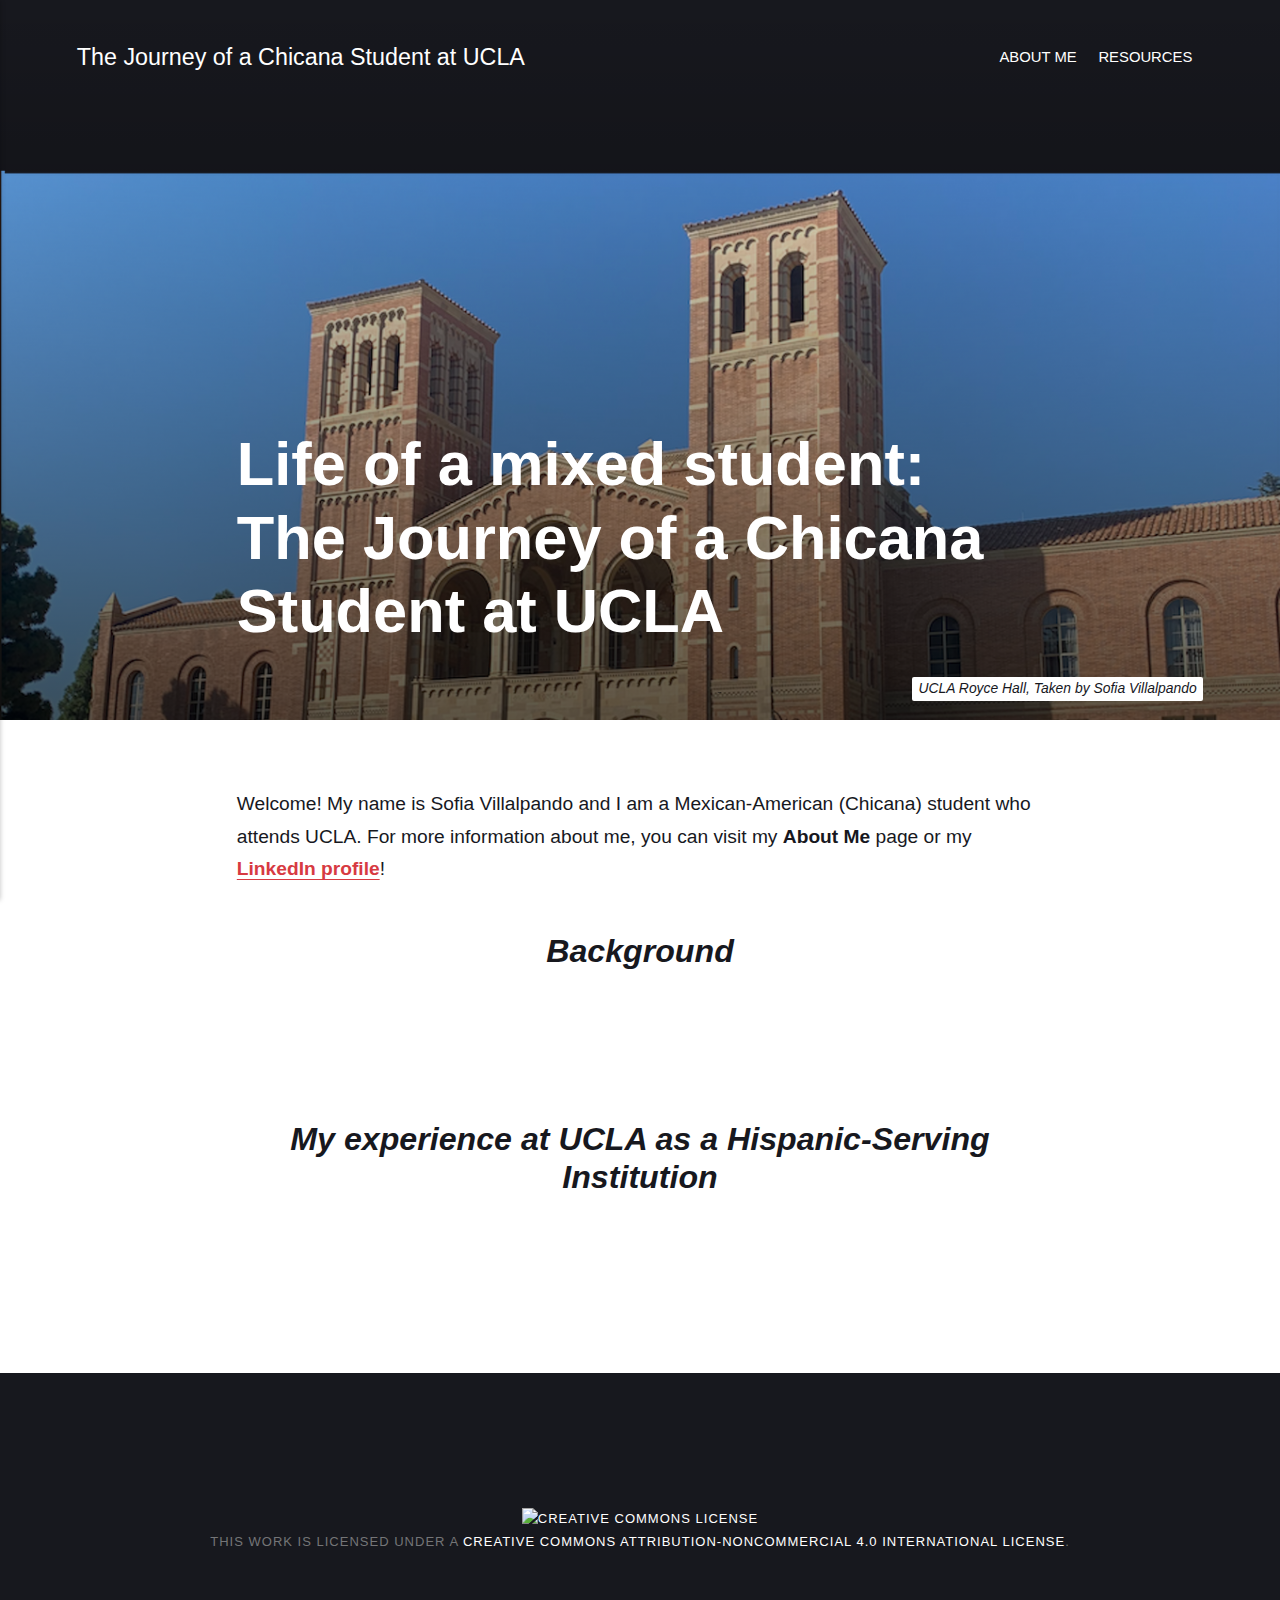
==== index.html @ a8b1d405 "Updated from Publii" ====
<!DOCTYPE html><html lang="en-gb"><head><meta charset="utf-8"><meta http-equiv="X-UA-Compatible" content="IE=edge"><meta name="viewport" content="width=device-width,initial-scale=1"><title>The Journey of a Chicana Student at UCLA</title><meta name="generator" content="Publii Open-Source CMS for Static Site"><link rel="canonical" href="https://sofiavillalpando.github.io/publlisite/"><link rel="alternate" type="application/atom+xml" href="https://sofiavillalpando.github.io/publlisite/feed.xml"><link rel="alternate" type="application/json" href="https://sofiavillalpando.github.io/publlisite/feed.json"><meta property="og:title" content="The Journey of a Chicana Student at UCLA"><meta property="og:site_name" content="The Journey of a Chicana Student at UCLA"><meta property="og:description" content=""><meta property="og:url" content="https://sofiavillalpando.github.io/publlisite/"><meta property="og:type" content="website"><link rel="stylesheet" href="https://sofiavillalpando.github.io/publlisite/assets/css/style.css?v=4128e7e1a641a287245dedc222b18c79"><script type="application/ld+json">{"@context":"http://schema.org","@type":"Organization","name":"The Journey of a Chicana Student at UCLA","url":"https://sofiavillalpando.github.io/publlisite/"}</script></head><body><div class="site-container"><header class="top" id="js-header"><a class="logo" href="https://sofiavillalpando.github.io/publlisite/">The Journey of a Chicana Student at UCLA</a><nav class="navbar js-navbar"><button class="navbar__toggle js-toggle" aria-label="Menu" aria-haspopup="true" aria-expanded="false"><span class="navbar__toggle-box"><span class="navbar__toggle-inner">Menu</span></span></button><ul class="navbar__menu"><li><a href="https://sofiavillalpando.github.io/publlisite/about-me.html" target="_blank">About Me</a></li><li><a href="https://sofiavillalpando.github.io/publlisite/resources.html" target="_blank">Resources</a></li></ul></nav></header><main><article class="post"><div class="hero"><figure class="hero__image hero__image--overlay"><img src="https://sofiavillalpando.github.io/publlisite/media/website/Screen-Shot-2022-10-19-at-1.30.36-PM-2.png" srcset="https://sofiavillalpando.github.io/publlisite/media/website/responsive/Screen-Shot-2022-10-19-at-1.30.36-PM-2-xs.png 300w, https://sofiavillalpando.github.io/publlisite/media/website/responsive/Screen-Shot-2022-10-19-at-1.30.36-PM-2-sm.png 480w, https://sofiavillalpando.github.io/publlisite/media/website/responsive/Screen-Shot-2022-10-19-at-1.30.36-PM-2-md.png 768w, https://sofiavillalpando.github.io/publlisite/media/website/responsive/Screen-Shot-2022-10-19-at-1.30.36-PM-2-lg.png 1024w, https://sofiavillalpando.github.io/publlisite/media/website/responsive/Screen-Shot-2022-10-19-at-1.30.36-PM-2-xl.png 1360w, https://sofiavillalpando.github.io/publlisite/media/website/responsive/Screen-Shot-2022-10-19-at-1.30.36-PM-2-2xl.png 1600w" sizes="100vw" loading="eager" alt="UCLA Royce Hall"><figcaption>UCLA Royce Hall, Taken by Sofia Villalpando</figcaption></figure><header class="hero__content"><div class="wrapper"><h1>Life of a mixed student: The Journey of a Chicana Student at UCLA</h1></div></header></div><div class="wrapper post__entry"><p>Welcome! My name is Sofia Villalpando and I am a Mexican-American (Chicana) student who attends UCLA. For more information about me, you can visit my <strong>About Me</strong> page or my <strong><a href="https://www.linkedin.com/in/sofia-villalpando-b21318231/" target="_blank" rel="noopener noreferrer">LinkedIn profile</a></strong>! </p><h3 class="align-center"><em><strong>Background</strong></em></h3><p> </p><p> </p><h3 class="align-center"><em><strong><span class="JsGRdQ">My experience at UCLA as a Hispanic-Serving Institution</span></strong></em></h3><p> </p></div><footer class="wrapper post__footer"><div class="post__share"></div></footer></article></main><footer class="footer"><div class="footer__copyright"><p><a rel="license" href="http://creativecommons.org/licenses/by-nc/4.0/"><img style="border-width: 0;" src="https://i.creativecommons.org/l/by-nc/4.0/88x31.png" alt="Creative Commons License"></a><br>This work is licensed under a <a rel="license" href="http://creativecommons.org/licenses/by-nc/4.0/">Creative Commons Attribution-NonCommercial 4.0 International License</a>.</p></div><button onclick="backToTopFunction()" id="backToTop" class="footer__bttop" aria-label="Back to top" title="Back to top"><svg><use xlink:href="https://sofiavillalpando.github.io/publlisite/assets/svg/svg-map.svg#toparrow"/></svg></button></footer></div><script defer="defer" src="https://sofiavillalpando.github.io/publlisite/assets/js/scripts.min.js?v=f47c11534595205f20935f0db2a62a85"></script><script>window.publiiThemeMenuConfig={mobileMenuMode:'sidebar',animationSpeed:300,submenuWidth: 'auto',doubleClickTime:500,mobileMenuExpandableSubmenus:true,relatedContainerForOverlayMenuSelector:'.top'};</script><script>var images = document.querySelectorAll('img[loading]');

        for (var i = 0; i < images.length; i++) {
            if (images[i].complete) {
                images[i].classList.add('is-loaded');
            } else {
                images[i].addEventListener('load', function () {
                    this.classList.add('is-loaded');
                }, false);
            }
        }</script></body></html>
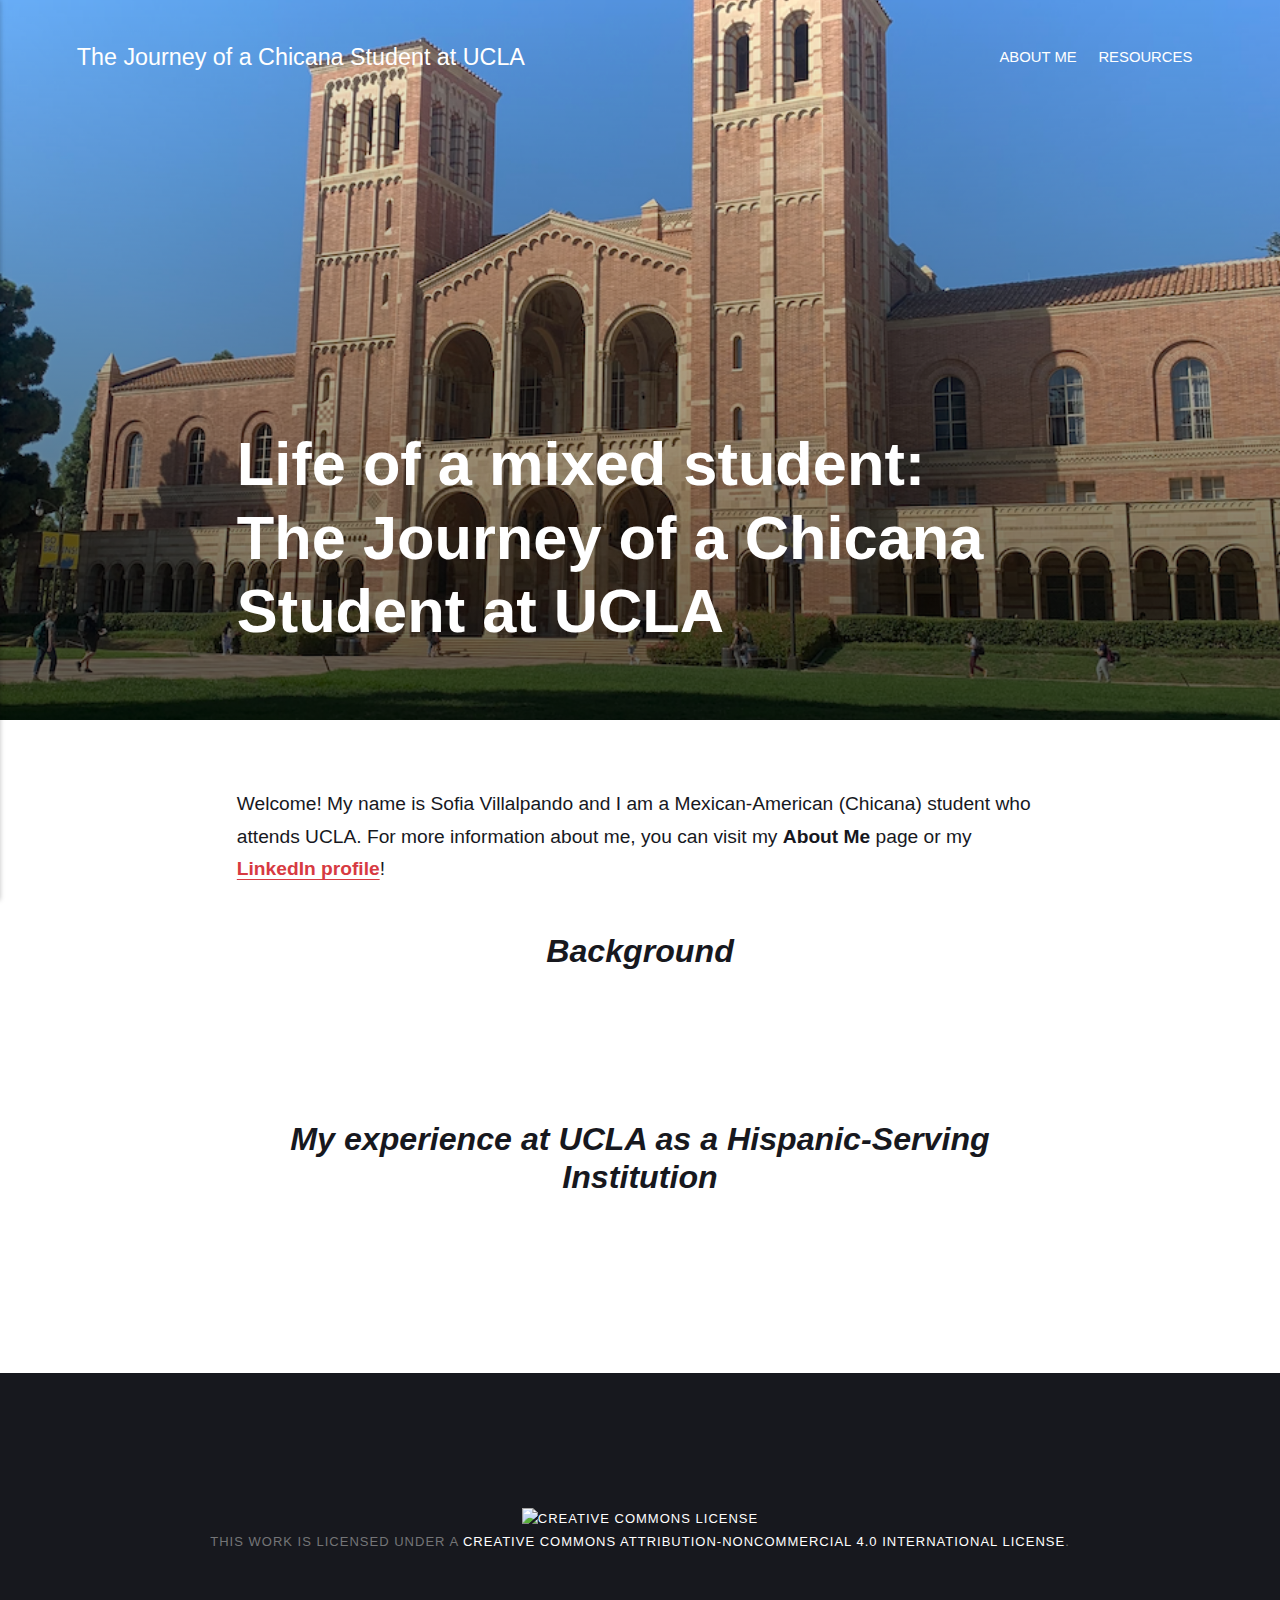
==== commit a3824be4: "Updated from Publii" ====
--- a/index.html
+++ b/index.html
@@ -1,4 +1,4 @@
-<!DOCTYPE html><html lang="en-gb"><head><meta charset="utf-8"><meta http-equiv="X-UA-Compatible" content="IE=edge"><meta name="viewport" content="width=device-width,initial-scale=1"><title>The Journey of a Chicana Student at UCLA</title><meta name="generator" content="Publii Open-Source CMS for Static Site"><link rel="canonical" href="https://sofiavillalpando.github.io/publlisite/"><link rel="alternate" type="application/atom+xml" href="https://sofiavillalpando.github.io/publlisite/feed.xml"><link rel="alternate" type="application/json" href="https://sofiavillalpando.github.io/publlisite/feed.json"><meta property="og:title" content="The Journey of a Chicana Student at UCLA"><meta property="og:site_name" content="The Journey of a Chicana Student at UCLA"><meta property="og:description" content=""><meta property="og:url" content="https://sofiavillalpando.github.io/publlisite/"><meta property="og:type" content="website"><link rel="stylesheet" href="https://sofiavillalpando.github.io/publlisite/assets/css/style.css?v=4128e7e1a641a287245dedc222b18c79"><script type="application/ld+json">{"@context":"http://schema.org","@type":"Organization","name":"The Journey of a Chicana Student at UCLA","url":"https://sofiavillalpando.github.io/publlisite/"}</script></head><body><div class="site-container"><header class="top" id="js-header"><a class="logo" href="https://sofiavillalpando.github.io/publlisite/">The Journey of a Chicana Student at UCLA</a><nav class="navbar js-navbar"><button class="navbar__toggle js-toggle" aria-label="Menu" aria-haspopup="true" aria-expanded="false"><span class="navbar__toggle-box"><span class="navbar__toggle-inner">Menu</span></span></button><ul class="navbar__menu"><li><a href="https://sofiavillalpando.github.io/publlisite/about-me.html" target="_blank">About Me</a></li><li><a href="https://sofiavillalpando.github.io/publlisite/resources.html" target="_blank">Resources</a></li></ul></nav></header><main><article class="post"><div class="hero"><figure class="hero__image hero__image--overlay"><img src="https://sofiavillalpando.github.io/publlisite/media/website/Screen-Shot-2022-10-19-at-1.30.36-PM-2.png" srcset="https://sofiavillalpando.github.io/publlisite/media/website/responsive/Screen-Shot-2022-10-19-at-1.30.36-PM-2-xs.png 300w, https://sofiavillalpando.github.io/publlisite/media/website/responsive/Screen-Shot-2022-10-19-at-1.30.36-PM-2-sm.png 480w, https://sofiavillalpando.github.io/publlisite/media/website/responsive/Screen-Shot-2022-10-19-at-1.30.36-PM-2-md.png 768w, https://sofiavillalpando.github.io/publlisite/media/website/responsive/Screen-Shot-2022-10-19-at-1.30.36-PM-2-lg.png 1024w, https://sofiavillalpando.github.io/publlisite/media/website/responsive/Screen-Shot-2022-10-19-at-1.30.36-PM-2-xl.png 1360w, https://sofiavillalpando.github.io/publlisite/media/website/responsive/Screen-Shot-2022-10-19-at-1.30.36-PM-2-2xl.png 1600w" sizes="100vw" loading="eager" alt="UCLA Royce Hall"><figcaption>UCLA Royce Hall, Taken by Sofia Villalpando</figcaption></figure><header class="hero__content"><div class="wrapper"><h1>Life of a mixed student: The Journey of a Chicana Student at UCLA</h1></div></header></div><div class="wrapper post__entry"><p>Welcome! My name is Sofia Villalpando and I am a Mexican-American (Chicana) student who attends UCLA. For more information about me, you can visit my <strong>About Me</strong> page or my <strong><a href="https://www.linkedin.com/in/sofia-villalpando-b21318231/" target="_blank" rel="noopener noreferrer">LinkedIn profile</a></strong>! </p><h3 class="align-center"><em><strong>Background</strong></em></h3><p> </p><p> </p><h3 class="align-center"><em><strong><span class="JsGRdQ">My experience at UCLA as a Hispanic-Serving Institution</span></strong></em></h3><p> </p></div><footer class="wrapper post__footer"><div class="post__share"></div></footer></article></main><footer class="footer"><div class="footer__copyright"><p><a rel="license" href="http://creativecommons.org/licenses/by-nc/4.0/"><img style="border-width: 0;" src="https://i.creativecommons.org/l/by-nc/4.0/88x31.png" alt="Creative Commons License"></a><br>This work is licensed under a <a rel="license" href="http://creativecommons.org/licenses/by-nc/4.0/">Creative Commons Attribution-NonCommercial 4.0 International License</a>.</p></div><button onclick="backToTopFunction()" id="backToTop" class="footer__bttop" aria-label="Back to top" title="Back to top"><svg><use xlink:href="https://sofiavillalpando.github.io/publlisite/assets/svg/svg-map.svg#toparrow"/></svg></button></footer></div><script defer="defer" src="https://sofiavillalpando.github.io/publlisite/assets/js/scripts.min.js?v=f47c11534595205f20935f0db2a62a85"></script><script>window.publiiThemeMenuConfig={mobileMenuMode:'sidebar',animationSpeed:300,submenuWidth: 'auto',doubleClickTime:500,mobileMenuExpandableSubmenus:true,relatedContainerForOverlayMenuSelector:'.top'};</script><script>var images = document.querySelectorAll('img[loading]');
+<!DOCTYPE html><html lang="en-gb"><head><meta charset="utf-8"><meta http-equiv="X-UA-Compatible" content="IE=edge"><meta name="viewport" content="width=device-width,initial-scale=1"><title>The Journey of a Chicana Student at UCLA</title><meta name="generator" content="Publii Open-Source CMS for Static Site"><link rel="canonical" href="https://sofiavillalpando.github.io/publlisite/"><link rel="alternate" type="application/atom+xml" href="https://sofiavillalpando.github.io/publlisite/feed.xml"><link rel="alternate" type="application/json" href="https://sofiavillalpando.github.io/publlisite/feed.json"><meta property="og:title" content="The Journey of a Chicana Student at UCLA"><meta property="og:site_name" content="The Journey of a Chicana Student at UCLA"><meta property="og:description" content=""><meta property="og:url" content="https://sofiavillalpando.github.io/publlisite/"><meta property="og:type" content="website"><link rel="stylesheet" href="https://sofiavillalpando.github.io/publlisite/assets/css/style.css?v=4128e7e1a641a287245dedc222b18c79"><script type="application/ld+json">{"@context":"http://schema.org","@type":"Organization","name":"The Journey of a Chicana Student at UCLA","url":"https://sofiavillalpando.github.io/publlisite/"}</script></head><body><div class="site-container"><header class="top" id="js-header"><a class="logo" href="https://sofiavillalpando.github.io/publlisite/">The Journey of a Chicana Student at UCLA</a><nav class="navbar js-navbar"><button class="navbar__toggle js-toggle" aria-label="Menu" aria-haspopup="true" aria-expanded="false"><span class="navbar__toggle-box"><span class="navbar__toggle-inner">Menu</span></span></button><ul class="navbar__menu"><li><a href="https://sofiavillalpando.github.io/publlisite/about-me.html" target="_self">About Me</a></li><li><a href="https://sofiavillalpando.github.io/publlisite/resources.html" target="_self">Resources</a></li></ul></nav></header><main><article class="post"><div class="hero"><figure class="hero__image hero__image--overlay"><img src="https://sofiavillalpando.github.io/publlisite/media/posts/1/Screen-Shot-2022-10-19-at-2.49.00-PM.png" srcset="https://sofiavillalpando.github.io/publlisite/media/posts/1/responsive/Screen-Shot-2022-10-19-at-2.49.00-PM-xs.png 300w, https://sofiavillalpando.github.io/publlisite/media/posts/1/responsive/Screen-Shot-2022-10-19-at-2.49.00-PM-sm.png 480w, https://sofiavillalpando.github.io/publlisite/media/posts/1/responsive/Screen-Shot-2022-10-19-at-2.49.00-PM-md.png 768w, https://sofiavillalpando.github.io/publlisite/media/posts/1/responsive/Screen-Shot-2022-10-19-at-2.49.00-PM-lg.png 1024w, https://sofiavillalpando.github.io/publlisite/media/posts/1/responsive/Screen-Shot-2022-10-19-at-2.49.00-PM-xl.png 1360w, https://sofiavillalpando.github.io/publlisite/media/posts/1/responsive/Screen-Shot-2022-10-19-at-2.49.00-PM-2xl.png 1600w" sizes="(max-width: 1600px) 100vw, 1600px" loading="eager" height="1244" width="930" alt=""></figure><header class="hero__content"><div class="wrapper"><h1>Life of a mixed student: The Journey of a Chicana Student at UCLA</h1></div></header></div><div class="wrapper post__entry"><p>Welcome! My name is Sofia Villalpando and I am a Mexican-American (Chicana) student who attends UCLA. For more information about me, you can visit my <strong>About Me</strong> page or my <strong><a href="https://www.linkedin.com/in/sofia-villalpando-b21318231/" target="_blank" rel="noopener noreferrer">LinkedIn profile</a></strong>! </p><h3 class="align-center"><em><strong>Background</strong></em></h3><p> </p><p> </p><h3 class="align-center"><em><strong><span class="JsGRdQ">My experience at UCLA as a Hispanic-Serving Institution</span></strong></em></h3><p> </p></div><footer class="wrapper post__footer"><div class="post__share"></div></footer></article></main><footer class="footer"><div class="footer__copyright"><p><a rel="license" href="http://creativecommons.org/licenses/by-nc/4.0/"><img style="border-width: 0;" src="https://i.creativecommons.org/l/by-nc/4.0/88x31.png" alt="Creative Commons License"></a><br>This work is licensed under a <a rel="license" href="http://creativecommons.org/licenses/by-nc/4.0/">Creative Commons Attribution-NonCommercial 4.0 International License</a>.</p></div><button onclick="backToTopFunction()" id="backToTop" class="footer__bttop" aria-label="Back to top" title="Back to top"><svg><use xlink:href="https://sofiavillalpando.github.io/publlisite/assets/svg/svg-map.svg#toparrow"/></svg></button></footer></div><script defer="defer" src="https://sofiavillalpando.github.io/publlisite/assets/js/scripts.min.js?v=f47c11534595205f20935f0db2a62a85"></script><script>window.publiiThemeMenuConfig={mobileMenuMode:'sidebar',animationSpeed:300,submenuWidth: 'auto',doubleClickTime:500,mobileMenuExpandableSubmenus:true,relatedContainerForOverlayMenuSelector:'.top'};</script><script>var images = document.querySelectorAll('img[loading]');
 
         for (var i = 0; i < images.length; i++) {
             if (images[i].complete) {
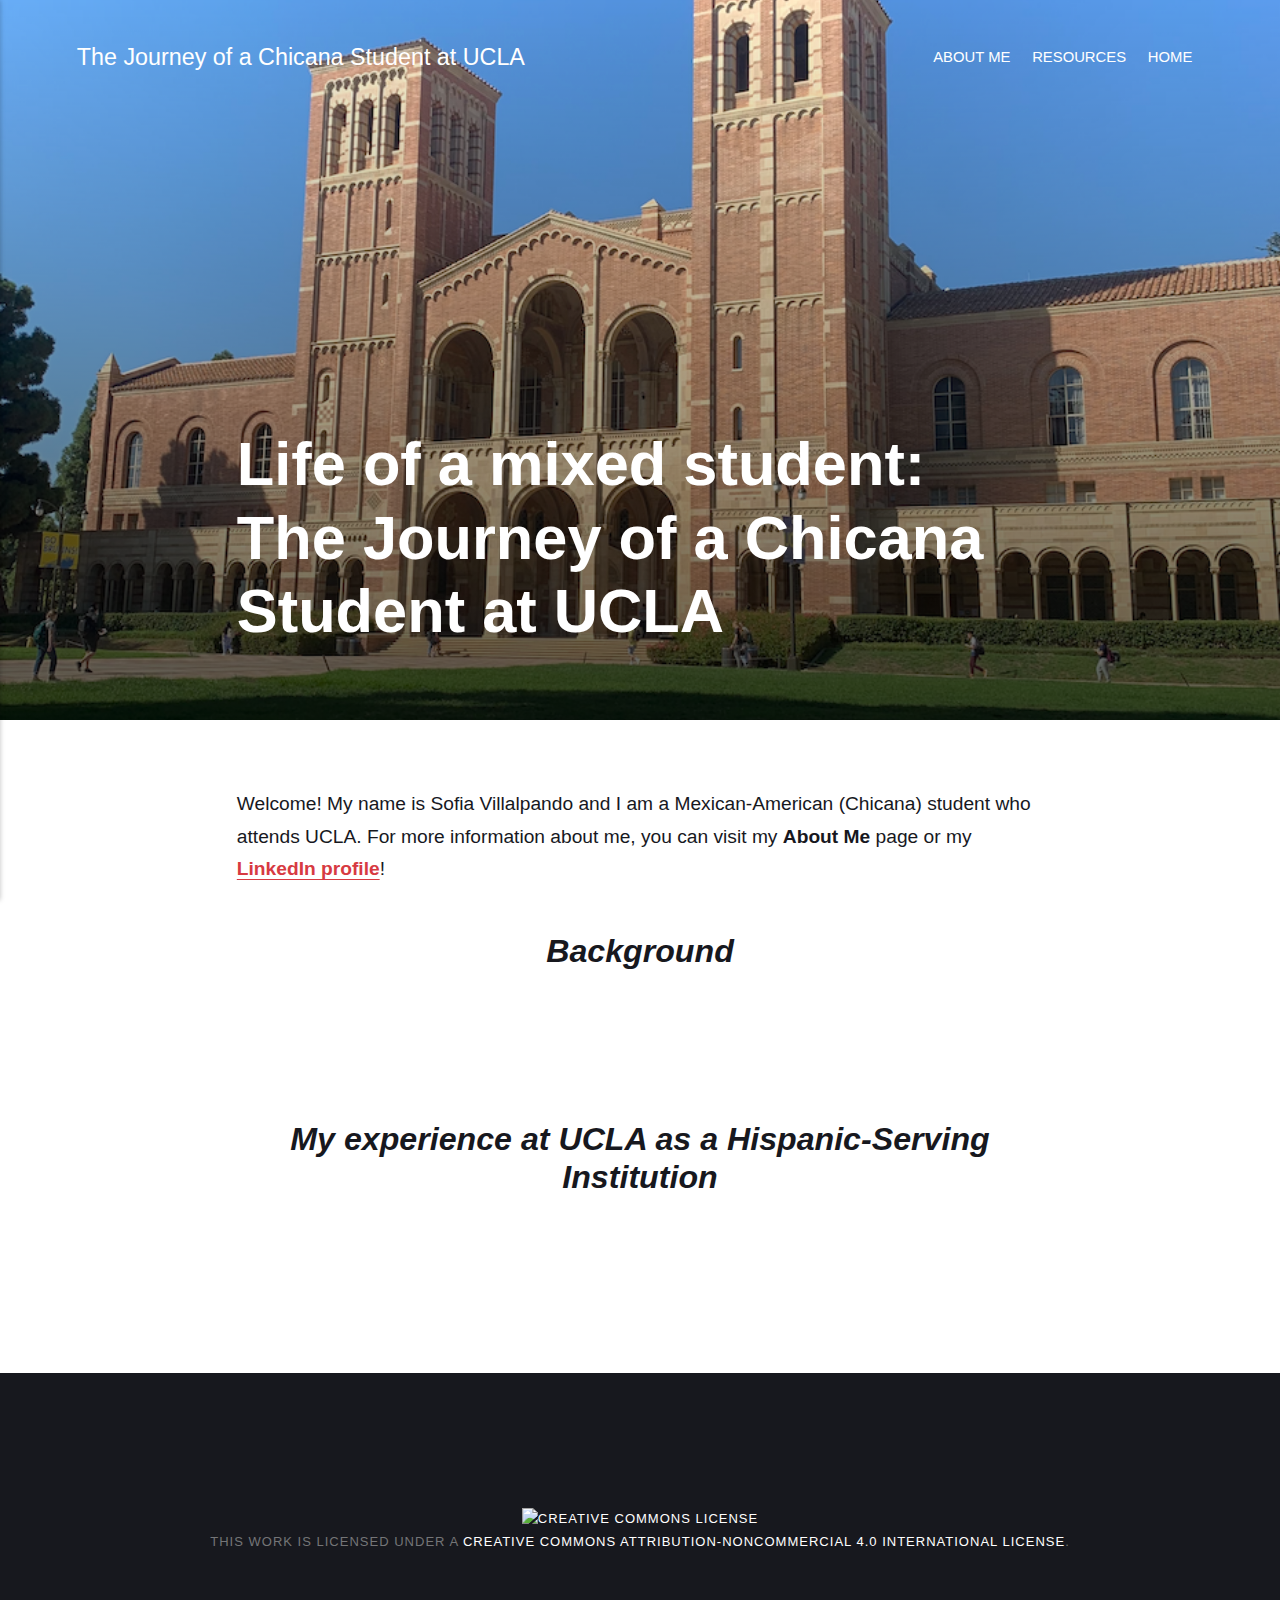
==== commit 9288bd9f: "Updated from Publii" ====
--- a/index.html
+++ b/index.html
@@ -1,4 +1,4 @@
-<!DOCTYPE html><html lang="en-gb"><head><meta charset="utf-8"><meta http-equiv="X-UA-Compatible" content="IE=edge"><meta name="viewport" content="width=device-width,initial-scale=1"><title>The Journey of a Chicana Student at UCLA</title><meta name="generator" content="Publii Open-Source CMS for Static Site"><link rel="canonical" href="https://sofiavillalpando.github.io/publlisite/"><link rel="alternate" type="application/atom+xml" href="https://sofiavillalpando.github.io/publlisite/feed.xml"><link rel="alternate" type="application/json" href="https://sofiavillalpando.github.io/publlisite/feed.json"><meta property="og:title" content="The Journey of a Chicana Student at UCLA"><meta property="og:site_name" content="The Journey of a Chicana Student at UCLA"><meta property="og:description" content=""><meta property="og:url" content="https://sofiavillalpando.github.io/publlisite/"><meta property="og:type" content="website"><link rel="stylesheet" href="https://sofiavillalpando.github.io/publlisite/assets/css/style.css?v=4128e7e1a641a287245dedc222b18c79"><script type="application/ld+json">{"@context":"http://schema.org","@type":"Organization","name":"The Journey of a Chicana Student at UCLA","url":"https://sofiavillalpando.github.io/publlisite/"}</script></head><body><div class="site-container"><header class="top" id="js-header"><a class="logo" href="https://sofiavillalpando.github.io/publlisite/">The Journey of a Chicana Student at UCLA</a><nav class="navbar js-navbar"><button class="navbar__toggle js-toggle" aria-label="Menu" aria-haspopup="true" aria-expanded="false"><span class="navbar__toggle-box"><span class="navbar__toggle-inner">Menu</span></span></button><ul class="navbar__menu"><li><a href="https://sofiavillalpando.github.io/publlisite/about-me.html" target="_self">About Me</a></li><li><a href="https://sofiavillalpando.github.io/publlisite/resources.html" target="_self">Resources</a></li></ul></nav></header><main><article class="post"><div class="hero"><figure class="hero__image hero__image--overlay"><img src="https://sofiavillalpando.github.io/publlisite/media/posts/1/Screen-Shot-2022-10-19-at-2.49.00-PM.png" srcset="https://sofiavillalpando.github.io/publlisite/media/posts/1/responsive/Screen-Shot-2022-10-19-at-2.49.00-PM-xs.png 300w, https://sofiavillalpando.github.io/publlisite/media/posts/1/responsive/Screen-Shot-2022-10-19-at-2.49.00-PM-sm.png 480w, https://sofiavillalpando.github.io/publlisite/media/posts/1/responsive/Screen-Shot-2022-10-19-at-2.49.00-PM-md.png 768w, https://sofiavillalpando.github.io/publlisite/media/posts/1/responsive/Screen-Shot-2022-10-19-at-2.49.00-PM-lg.png 1024w, https://sofiavillalpando.github.io/publlisite/media/posts/1/responsive/Screen-Shot-2022-10-19-at-2.49.00-PM-xl.png 1360w, https://sofiavillalpando.github.io/publlisite/media/posts/1/responsive/Screen-Shot-2022-10-19-at-2.49.00-PM-2xl.png 1600w" sizes="(max-width: 1600px) 100vw, 1600px" loading="eager" height="1244" width="930" alt=""></figure><header class="hero__content"><div class="wrapper"><h1>Life of a mixed student: The Journey of a Chicana Student at UCLA</h1></div></header></div><div class="wrapper post__entry"><p>Welcome! My name is Sofia Villalpando and I am a Mexican-American (Chicana) student who attends UCLA. For more information about me, you can visit my <strong>About Me</strong> page or my <strong><a href="https://www.linkedin.com/in/sofia-villalpando-b21318231/" target="_blank" rel="noopener noreferrer">LinkedIn profile</a></strong>! </p><h3 class="align-center"><em><strong>Background</strong></em></h3><p> </p><p> </p><h3 class="align-center"><em><strong><span class="JsGRdQ">My experience at UCLA as a Hispanic-Serving Institution</span></strong></em></h3><p> </p></div><footer class="wrapper post__footer"><div class="post__share"></div></footer></article></main><footer class="footer"><div class="footer__copyright"><p><a rel="license" href="http://creativecommons.org/licenses/by-nc/4.0/"><img style="border-width: 0;" src="https://i.creativecommons.org/l/by-nc/4.0/88x31.png" alt="Creative Commons License"></a><br>This work is licensed under a <a rel="license" href="http://creativecommons.org/licenses/by-nc/4.0/">Creative Commons Attribution-NonCommercial 4.0 International License</a>.</p></div><button onclick="backToTopFunction()" id="backToTop" class="footer__bttop" aria-label="Back to top" title="Back to top"><svg><use xlink:href="https://sofiavillalpando.github.io/publlisite/assets/svg/svg-map.svg#toparrow"/></svg></button></footer></div><script defer="defer" src="https://sofiavillalpando.github.io/publlisite/assets/js/scripts.min.js?v=f47c11534595205f20935f0db2a62a85"></script><script>window.publiiThemeMenuConfig={mobileMenuMode:'sidebar',animationSpeed:300,submenuWidth: 'auto',doubleClickTime:500,mobileMenuExpandableSubmenus:true,relatedContainerForOverlayMenuSelector:'.top'};</script><script>var images = document.querySelectorAll('img[loading]');
+<!DOCTYPE html><html lang="en-gb"><head><meta charset="utf-8"><meta http-equiv="X-UA-Compatible" content="IE=edge"><meta name="viewport" content="width=device-width,initial-scale=1"><title>The Journey of a Chicana Student at UCLA</title><meta name="generator" content="Publii Open-Source CMS for Static Site"><link rel="canonical" href="https://sofiavillalpando.github.io/publlisite/"><link rel="alternate" type="application/atom+xml" href="https://sofiavillalpando.github.io/publlisite/feed.xml"><link rel="alternate" type="application/json" href="https://sofiavillalpando.github.io/publlisite/feed.json"><meta property="og:title" content="The Journey of a Chicana Student at UCLA"><meta property="og:site_name" content="The Journey of a Chicana Student at UCLA"><meta property="og:description" content=""><meta property="og:url" content="https://sofiavillalpando.github.io/publlisite/"><meta property="og:type" content="website"><link rel="stylesheet" href="https://sofiavillalpando.github.io/publlisite/assets/css/style.css?v=4128e7e1a641a287245dedc222b18c79"><script type="application/ld+json">{"@context":"http://schema.org","@type":"Organization","name":"The Journey of a Chicana Student at UCLA","url":"https://sofiavillalpando.github.io/publlisite/"}</script></head><body><div class="site-container"><header class="top" id="js-header"><a class="logo" href="https://sofiavillalpando.github.io/publlisite/">The Journey of a Chicana Student at UCLA</a><nav class="navbar js-navbar"><button class="navbar__toggle js-toggle" aria-label="Menu" aria-haspopup="true" aria-expanded="false"><span class="navbar__toggle-box"><span class="navbar__toggle-inner">Menu</span></span></button><ul class="navbar__menu"><li><a href="https://sofiavillalpando.github.io/publlisite/about-me.html" target="_self">About Me</a></li><li><a href="https://sofiavillalpando.github.io/publlisite/resources.html" target="_self">Resources</a></li><li><a href="https://sofiavillalpando.github.io/publlisite/life-of-a-mixed-student-the-journey-of-a-chicana-student-at-ucla.html" target="_self">Home</a></li></ul></nav></header><main><article class="post"><div class="hero"><figure class="hero__image hero__image--overlay"><img src="https://sofiavillalpando.github.io/publlisite/media/posts/1/Screen-Shot-2022-10-19-at-2.49.00-PM.png" srcset="https://sofiavillalpando.github.io/publlisite/media/posts/1/responsive/Screen-Shot-2022-10-19-at-2.49.00-PM-xs.png 300w, https://sofiavillalpando.github.io/publlisite/media/posts/1/responsive/Screen-Shot-2022-10-19-at-2.49.00-PM-sm.png 480w, https://sofiavillalpando.github.io/publlisite/media/posts/1/responsive/Screen-Shot-2022-10-19-at-2.49.00-PM-md.png 768w, https://sofiavillalpando.github.io/publlisite/media/posts/1/responsive/Screen-Shot-2022-10-19-at-2.49.00-PM-lg.png 1024w, https://sofiavillalpando.github.io/publlisite/media/posts/1/responsive/Screen-Shot-2022-10-19-at-2.49.00-PM-xl.png 1360w, https://sofiavillalpando.github.io/publlisite/media/posts/1/responsive/Screen-Shot-2022-10-19-at-2.49.00-PM-2xl.png 1600w" sizes="(max-width: 1600px) 100vw, 1600px" loading="eager" height="1244" width="930" alt=""></figure><header class="hero__content"><div class="wrapper"><h1>Life of a mixed student: The Journey of a Chicana Student at UCLA</h1></div></header></div><div class="wrapper post__entry"><p>Welcome! My name is Sofia Villalpando and I am a Mexican-American (Chicana) student who attends UCLA. For more information about me, you can visit my <strong>About Me</strong> page or my <strong><a href="https://www.linkedin.com/in/sofia-villalpando-b21318231/" target="_blank" rel="noopener noreferrer">LinkedIn profile</a></strong>! </p><h3 class="align-center"><em><strong>Background</strong></em></h3><p> </p><p> </p><h3 class="align-center"><em><strong><span class="JsGRdQ">My experience at UCLA as a Hispanic-Serving Institution</span></strong></em></h3><p> </p></div><footer class="wrapper post__footer"><div class="post__share"></div></footer></article></main><footer class="footer"><div class="footer__copyright"><p><a rel="license" href="http://creativecommons.org/licenses/by-nc/4.0/"><img style="border-width: 0;" src="https://i.creativecommons.org/l/by-nc/4.0/88x31.png" alt="Creative Commons License"></a><br>This work is licensed under a <a rel="license" href="http://creativecommons.org/licenses/by-nc/4.0/">Creative Commons Attribution-NonCommercial 4.0 International License</a>.</p></div><button onclick="backToTopFunction()" id="backToTop" class="footer__bttop" aria-label="Back to top" title="Back to top"><svg><use xlink:href="https://sofiavillalpando.github.io/publlisite/assets/svg/svg-map.svg#toparrow"/></svg></button></footer></div><script defer="defer" src="https://sofiavillalpando.github.io/publlisite/assets/js/scripts.min.js?v=f47c11534595205f20935f0db2a62a85"></script><script>window.publiiThemeMenuConfig={mobileMenuMode:'sidebar',animationSpeed:300,submenuWidth: 'auto',doubleClickTime:500,mobileMenuExpandableSubmenus:true,relatedContainerForOverlayMenuSelector:'.top'};</script><script>var images = document.querySelectorAll('img[loading]');
 
         for (var i = 0; i < images.length; i++) {
             if (images[i].complete) {
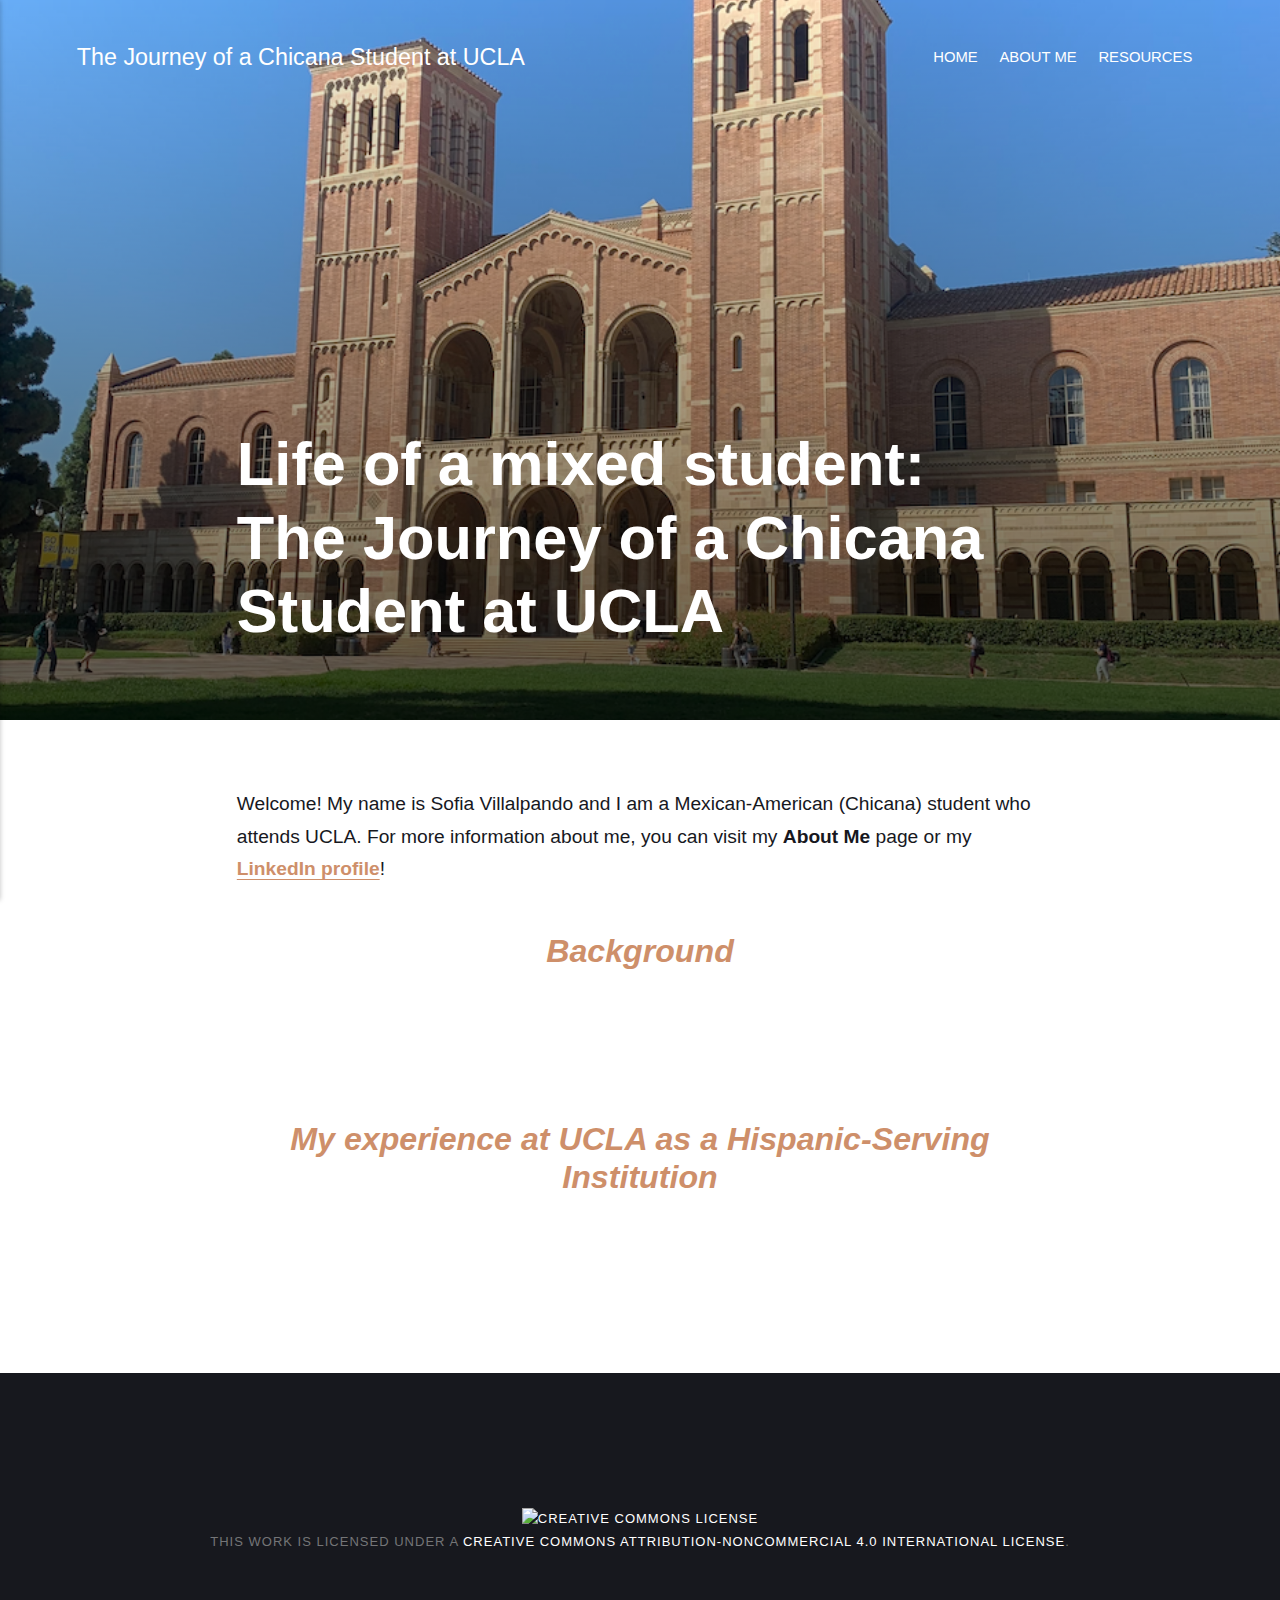
==== commit d3771c1b: "Updated from Publii" ====
--- a/index.html
+++ b/index.html
@@ -1,4 +1,4 @@
-<!DOCTYPE html><html lang="en-gb"><head><meta charset="utf-8"><meta http-equiv="X-UA-Compatible" content="IE=edge"><meta name="viewport" content="width=device-width,initial-scale=1"><title>The Journey of a Chicana Student at UCLA</title><meta name="generator" content="Publii Open-Source CMS for Static Site"><link rel="canonical" href="https://sofiavillalpando.github.io/publlisite/"><link rel="alternate" type="application/atom+xml" href="https://sofiavillalpando.github.io/publlisite/feed.xml"><link rel="alternate" type="application/json" href="https://sofiavillalpando.github.io/publlisite/feed.json"><meta property="og:title" content="The Journey of a Chicana Student at UCLA"><meta property="og:site_name" content="The Journey of a Chicana Student at UCLA"><meta property="og:description" content=""><meta property="og:url" content="https://sofiavillalpando.github.io/publlisite/"><meta property="og:type" content="website"><link rel="stylesheet" href="https://sofiavillalpando.github.io/publlisite/assets/css/style.css?v=4128e7e1a641a287245dedc222b18c79"><script type="application/ld+json">{"@context":"http://schema.org","@type":"Organization","name":"The Journey of a Chicana Student at UCLA","url":"https://sofiavillalpando.github.io/publlisite/"}</script></head><body><div class="site-container"><header class="top" id="js-header"><a class="logo" href="https://sofiavillalpando.github.io/publlisite/">The Journey of a Chicana Student at UCLA</a><nav class="navbar js-navbar"><button class="navbar__toggle js-toggle" aria-label="Menu" aria-haspopup="true" aria-expanded="false"><span class="navbar__toggle-box"><span class="navbar__toggle-inner">Menu</span></span></button><ul class="navbar__menu"><li><a href="https://sofiavillalpando.github.io/publlisite/about-me.html" target="_self">About Me</a></li><li><a href="https://sofiavillalpando.github.io/publlisite/resources.html" target="_self">Resources</a></li><li><a href="https://sofiavillalpando.github.io/publlisite/life-of-a-mixed-student-the-journey-of-a-chicana-student-at-ucla.html" target="_self">Home</a></li></ul></nav></header><main><article class="post"><div class="hero"><figure class="hero__image hero__image--overlay"><img src="https://sofiavillalpando.github.io/publlisite/media/posts/1/Screen-Shot-2022-10-19-at-2.49.00-PM.png" srcset="https://sofiavillalpando.github.io/publlisite/media/posts/1/responsive/Screen-Shot-2022-10-19-at-2.49.00-PM-xs.png 300w, https://sofiavillalpando.github.io/publlisite/media/posts/1/responsive/Screen-Shot-2022-10-19-at-2.49.00-PM-sm.png 480w, https://sofiavillalpando.github.io/publlisite/media/posts/1/responsive/Screen-Shot-2022-10-19-at-2.49.00-PM-md.png 768w, https://sofiavillalpando.github.io/publlisite/media/posts/1/responsive/Screen-Shot-2022-10-19-at-2.49.00-PM-lg.png 1024w, https://sofiavillalpando.github.io/publlisite/media/posts/1/responsive/Screen-Shot-2022-10-19-at-2.49.00-PM-xl.png 1360w, https://sofiavillalpando.github.io/publlisite/media/posts/1/responsive/Screen-Shot-2022-10-19-at-2.49.00-PM-2xl.png 1600w" sizes="(max-width: 1600px) 100vw, 1600px" loading="eager" height="1244" width="930" alt=""></figure><header class="hero__content"><div class="wrapper"><h1>Life of a mixed student: The Journey of a Chicana Student at UCLA</h1></div></header></div><div class="wrapper post__entry"><p>Welcome! My name is Sofia Villalpando and I am a Mexican-American (Chicana) student who attends UCLA. For more information about me, you can visit my <strong>About Me</strong> page or my <strong><a href="https://www.linkedin.com/in/sofia-villalpando-b21318231/" target="_blank" rel="noopener noreferrer">LinkedIn profile</a></strong>! </p><h3 class="align-center"><em><strong>Background</strong></em></h3><p> </p><p> </p><h3 class="align-center"><em><strong><span class="JsGRdQ">My experience at UCLA as a Hispanic-Serving Institution</span></strong></em></h3><p> </p></div><footer class="wrapper post__footer"><div class="post__share"></div></footer></article></main><footer class="footer"><div class="footer__copyright"><p><a rel="license" href="http://creativecommons.org/licenses/by-nc/4.0/"><img style="border-width: 0;" src="https://i.creativecommons.org/l/by-nc/4.0/88x31.png" alt="Creative Commons License"></a><br>This work is licensed under a <a rel="license" href="http://creativecommons.org/licenses/by-nc/4.0/">Creative Commons Attribution-NonCommercial 4.0 International License</a>.</p></div><button onclick="backToTopFunction()" id="backToTop" class="footer__bttop" aria-label="Back to top" title="Back to top"><svg><use xlink:href="https://sofiavillalpando.github.io/publlisite/assets/svg/svg-map.svg#toparrow"/></svg></button></footer></div><script defer="defer" src="https://sofiavillalpando.github.io/publlisite/assets/js/scripts.min.js?v=f47c11534595205f20935f0db2a62a85"></script><script>window.publiiThemeMenuConfig={mobileMenuMode:'sidebar',animationSpeed:300,submenuWidth: 'auto',doubleClickTime:500,mobileMenuExpandableSubmenus:true,relatedContainerForOverlayMenuSelector:'.top'};</script><script>var images = document.querySelectorAll('img[loading]');
+<!DOCTYPE html><html lang="en-gb"><head><meta charset="utf-8"><meta http-equiv="X-UA-Compatible" content="IE=edge"><meta name="viewport" content="width=device-width,initial-scale=1"><title>The Journey of a Chicana Student at UCLA</title><meta name="generator" content="Publii Open-Source CMS for Static Site"><link rel="canonical" href="https://sofiavillalpando.github.io/publlisite/"><link rel="alternate" type="application/atom+xml" href="https://sofiavillalpando.github.io/publlisite/feed.xml"><link rel="alternate" type="application/json" href="https://sofiavillalpando.github.io/publlisite/feed.json"><meta property="og:title" content="The Journey of a Chicana Student at UCLA"><meta property="og:site_name" content="The Journey of a Chicana Student at UCLA"><meta property="og:description" content=""><meta property="og:url" content="https://sofiavillalpando.github.io/publlisite/"><meta property="og:type" content="website"><link rel="stylesheet" href="https://sofiavillalpando.github.io/publlisite/assets/css/style.css?v=25bca13d2b7718b9bbab4302922681bd"><script type="application/ld+json">{"@context":"http://schema.org","@type":"Organization","name":"The Journey of a Chicana Student at UCLA","url":"https://sofiavillalpando.github.io/publlisite/"}</script></head><body><div class="site-container"><header class="top" id="js-header"><a class="logo" href="https://sofiavillalpando.github.io/publlisite/">The Journey of a Chicana Student at UCLA</a><nav class="navbar js-navbar"><button class="navbar__toggle js-toggle" aria-label="Menu" aria-haspopup="true" aria-expanded="false"><span class="navbar__toggle-box"><span class="navbar__toggle-inner">Menu</span></span></button><ul class="navbar__menu"><li><a href="https://sofiavillalpando.github.io/publlisite/life-of-a-mixed-student-the-journey-of-a-chicana-student-at-ucla.html" target="_self">Home</a></li><li><a href="https://sofiavillalpando.github.io/publlisite/about-me.html" target="_self">About Me</a></li><li><a href="https://sofiavillalpando.github.io/publlisite/resources.html" target="_self">Resources</a></li></ul></nav></header><main><article class="post"><div class="hero"><figure class="hero__image hero__image--overlay"><img src="https://sofiavillalpando.github.io/publlisite/media/posts/1/Screen-Shot-2022-10-19-at-2.49.00-PM.png" srcset="https://sofiavillalpando.github.io/publlisite/media/posts/1/responsive/Screen-Shot-2022-10-19-at-2.49.00-PM-xs.png 300w, https://sofiavillalpando.github.io/publlisite/media/posts/1/responsive/Screen-Shot-2022-10-19-at-2.49.00-PM-sm.png 480w, https://sofiavillalpando.github.io/publlisite/media/posts/1/responsive/Screen-Shot-2022-10-19-at-2.49.00-PM-md.png 768w, https://sofiavillalpando.github.io/publlisite/media/posts/1/responsive/Screen-Shot-2022-10-19-at-2.49.00-PM-lg.png 1024w, https://sofiavillalpando.github.io/publlisite/media/posts/1/responsive/Screen-Shot-2022-10-19-at-2.49.00-PM-xl.png 1360w, https://sofiavillalpando.github.io/publlisite/media/posts/1/responsive/Screen-Shot-2022-10-19-at-2.49.00-PM-2xl.png 1600w" sizes="(max-width: 1600px) 100vw, 1600px" loading="eager" height="1244" width="930" alt=""></figure><header class="hero__content"><div class="wrapper"><h1>Life of a mixed student: The Journey of a Chicana Student at UCLA</h1></div></header></div><div class="wrapper post__entry"><p>Welcome! My name is Sofia Villalpando and I am a Mexican-American (Chicana) student who attends UCLA. For more information about me, you can visit my <strong>About Me</strong> page or my <strong><a href="https://www.linkedin.com/in/sofia-villalpando-b21318231/" target="_blank" rel="noopener noreferrer">LinkedIn profile</a></strong>! </p><h3 class="align-center"><em><strong>Background</strong></em></h3><p> </p><p> </p><h3 class="align-center"><em><strong><span class="JsGRdQ">My experience at UCLA as a Hispanic-Serving Institution</span></strong></em></h3><p> </p></div><footer class="wrapper post__footer"><div class="post__share"></div></footer></article></main><footer class="footer"><div class="footer__copyright"><p><a rel="license" href="http://creativecommons.org/licenses/by-nc/4.0/"><img style="border-width: 0;" src="https://i.creativecommons.org/l/by-nc/4.0/88x31.png" alt="Creative Commons License"></a><br>This work is licensed under a <a rel="license" href="http://creativecommons.org/licenses/by-nc/4.0/">Creative Commons Attribution-NonCommercial 4.0 International License</a>.</p></div><button onclick="backToTopFunction()" id="backToTop" class="footer__bttop" aria-label="Back to top" title="Back to top"><svg><use xlink:href="https://sofiavillalpando.github.io/publlisite/assets/svg/svg-map.svg#toparrow"/></svg></button></footer></div><script defer="defer" src="https://sofiavillalpando.github.io/publlisite/assets/js/scripts.min.js?v=f47c11534595205f20935f0db2a62a85"></script><script>window.publiiThemeMenuConfig={mobileMenuMode:'sidebar',animationSpeed:300,submenuWidth: 'auto',doubleClickTime:500,mobileMenuExpandableSubmenus:true,relatedContainerForOverlayMenuSelector:'.top'};</script><script>var images = document.querySelectorAll('img[loading]');
 
         for (var i = 0; i < images.length; i++) {
             if (images[i].complete) {
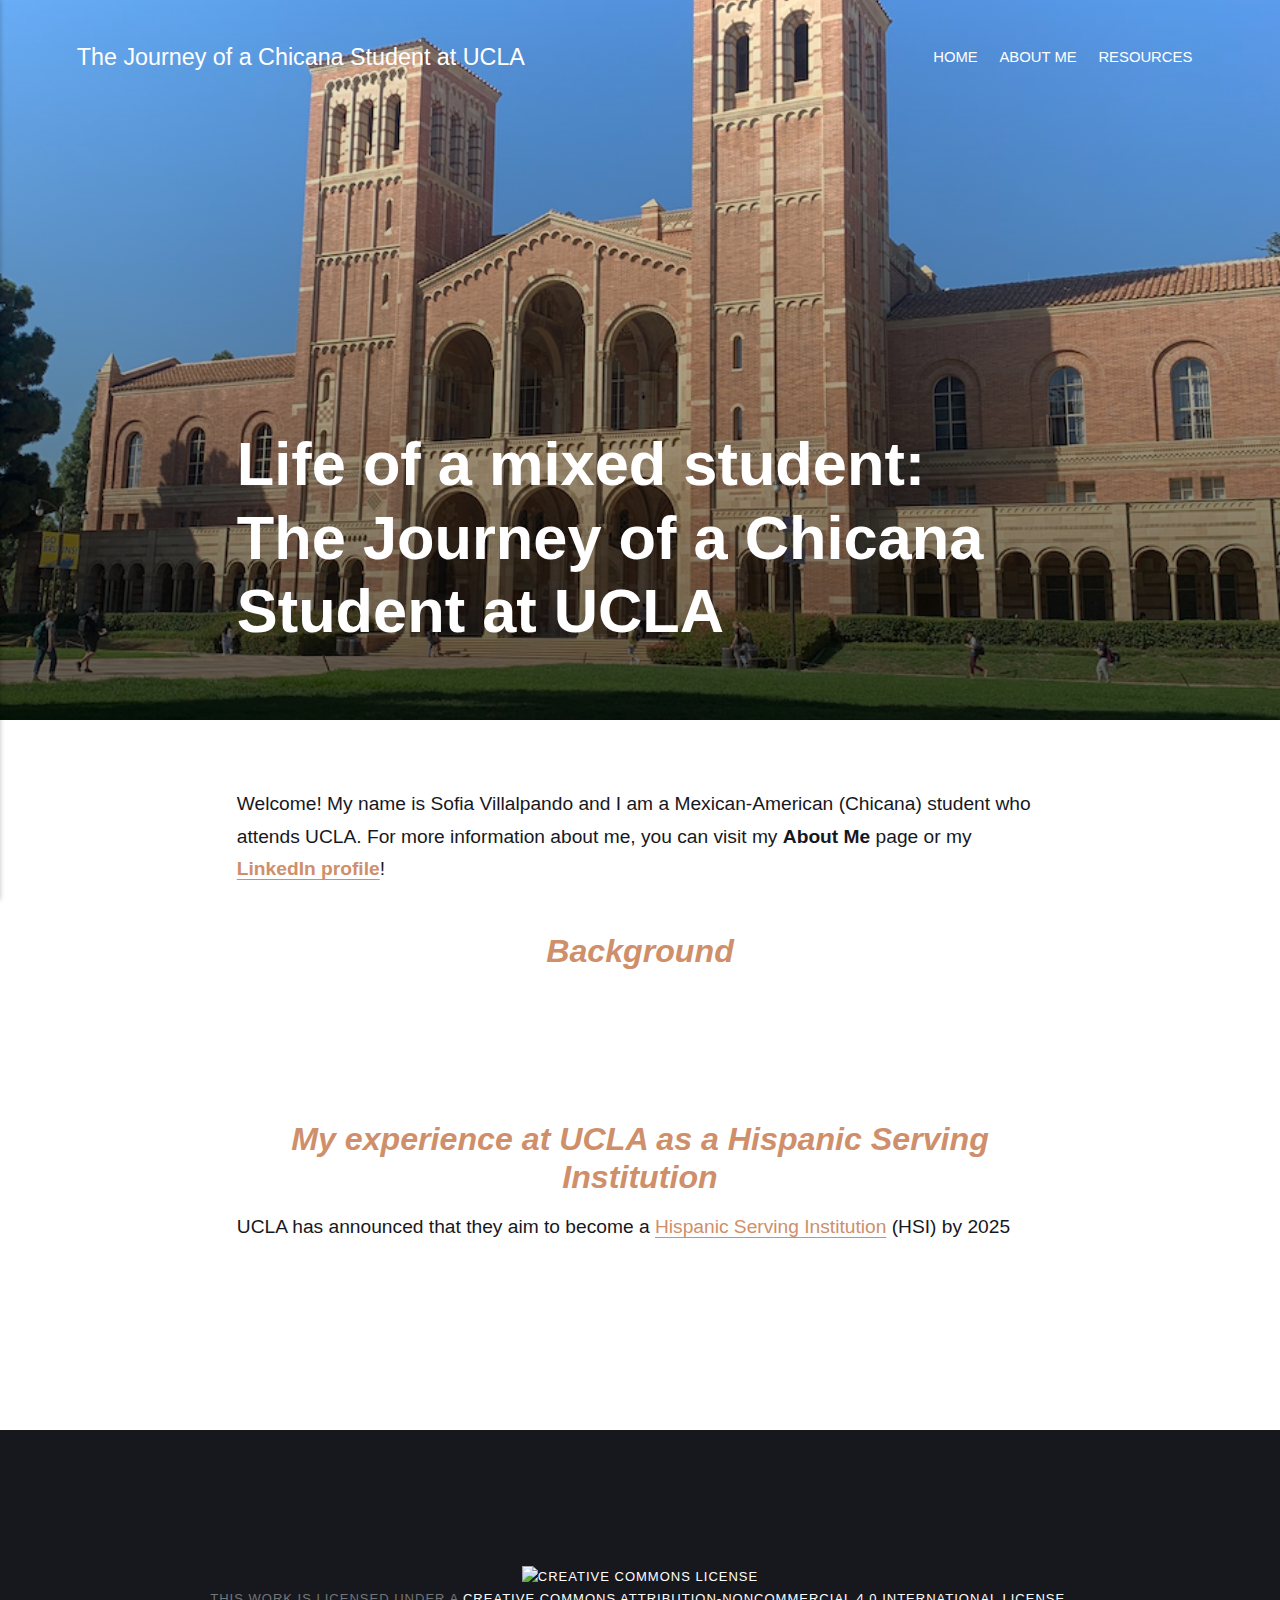
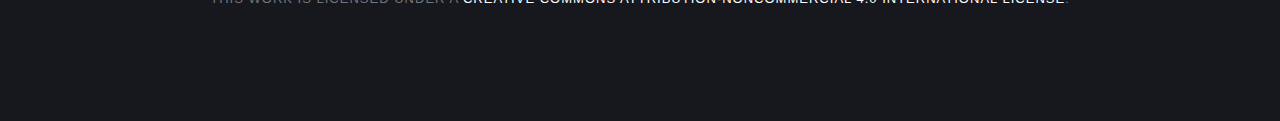
==== commit e7263155: "Updated from Publii" ====
--- a/index.html
+++ b/index.html
@@ -1,4 +1,4 @@
-<!DOCTYPE html><html lang="en-gb"><head><meta charset="utf-8"><meta http-equiv="X-UA-Compatible" content="IE=edge"><meta name="viewport" content="width=device-width,initial-scale=1"><title>The Journey of a Chicana Student at UCLA</title><meta name="generator" content="Publii Open-Source CMS for Static Site"><link rel="canonical" href="https://sofiavillalpando.github.io/publlisite/"><link rel="alternate" type="application/atom+xml" href="https://sofiavillalpando.github.io/publlisite/feed.xml"><link rel="alternate" type="application/json" href="https://sofiavillalpando.github.io/publlisite/feed.json"><meta property="og:title" content="The Journey of a Chicana Student at UCLA"><meta property="og:site_name" content="The Journey of a Chicana Student at UCLA"><meta property="og:description" content=""><meta property="og:url" content="https://sofiavillalpando.github.io/publlisite/"><meta property="og:type" content="website"><link rel="stylesheet" href="https://sofiavillalpando.github.io/publlisite/assets/css/style.css?v=25bca13d2b7718b9bbab4302922681bd"><script type="application/ld+json">{"@context":"http://schema.org","@type":"Organization","name":"The Journey of a Chicana Student at UCLA","url":"https://sofiavillalpando.github.io/publlisite/"}</script></head><body><div class="site-container"><header class="top" id="js-header"><a class="logo" href="https://sofiavillalpando.github.io/publlisite/">The Journey of a Chicana Student at UCLA</a><nav class="navbar js-navbar"><button class="navbar__toggle js-toggle" aria-label="Menu" aria-haspopup="true" aria-expanded="false"><span class="navbar__toggle-box"><span class="navbar__toggle-inner">Menu</span></span></button><ul class="navbar__menu"><li><a href="https://sofiavillalpando.github.io/publlisite/life-of-a-mixed-student-the-journey-of-a-chicana-student-at-ucla.html" target="_self">Home</a></li><li><a href="https://sofiavillalpando.github.io/publlisite/about-me.html" target="_self">About Me</a></li><li><a href="https://sofiavillalpando.github.io/publlisite/resources.html" target="_self">Resources</a></li></ul></nav></header><main><article class="post"><div class="hero"><figure class="hero__image hero__image--overlay"><img src="https://sofiavillalpando.github.io/publlisite/media/posts/1/Screen-Shot-2022-10-19-at-2.49.00-PM.png" srcset="https://sofiavillalpando.github.io/publlisite/media/posts/1/responsive/Screen-Shot-2022-10-19-at-2.49.00-PM-xs.png 300w, https://sofiavillalpando.github.io/publlisite/media/posts/1/responsive/Screen-Shot-2022-10-19-at-2.49.00-PM-sm.png 480w, https://sofiavillalpando.github.io/publlisite/media/posts/1/responsive/Screen-Shot-2022-10-19-at-2.49.00-PM-md.png 768w, https://sofiavillalpando.github.io/publlisite/media/posts/1/responsive/Screen-Shot-2022-10-19-at-2.49.00-PM-lg.png 1024w, https://sofiavillalpando.github.io/publlisite/media/posts/1/responsive/Screen-Shot-2022-10-19-at-2.49.00-PM-xl.png 1360w, https://sofiavillalpando.github.io/publlisite/media/posts/1/responsive/Screen-Shot-2022-10-19-at-2.49.00-PM-2xl.png 1600w" sizes="(max-width: 1600px) 100vw, 1600px" loading="eager" height="1244" width="930" alt=""></figure><header class="hero__content"><div class="wrapper"><h1>Life of a mixed student: The Journey of a Chicana Student at UCLA</h1></div></header></div><div class="wrapper post__entry"><p>Welcome! My name is Sofia Villalpando and I am a Mexican-American (Chicana) student who attends UCLA. For more information about me, you can visit my <strong>About Me</strong> page or my <strong><a href="https://www.linkedin.com/in/sofia-villalpando-b21318231/" target="_blank" rel="noopener noreferrer">LinkedIn profile</a></strong>! </p><h3 class="align-center"><em><strong>Background</strong></em></h3><p> </p><p> </p><h3 class="align-center"><em><strong><span class="JsGRdQ">My experience at UCLA as a Hispanic-Serving Institution</span></strong></em></h3><p> </p></div><footer class="wrapper post__footer"><div class="post__share"></div></footer></article></main><footer class="footer"><div class="footer__copyright"><p><a rel="license" href="http://creativecommons.org/licenses/by-nc/4.0/"><img style="border-width: 0;" src="https://i.creativecommons.org/l/by-nc/4.0/88x31.png" alt="Creative Commons License"></a><br>This work is licensed under a <a rel="license" href="http://creativecommons.org/licenses/by-nc/4.0/">Creative Commons Attribution-NonCommercial 4.0 International License</a>.</p></div><button onclick="backToTopFunction()" id="backToTop" class="footer__bttop" aria-label="Back to top" title="Back to top"><svg><use xlink:href="https://sofiavillalpando.github.io/publlisite/assets/svg/svg-map.svg#toparrow"/></svg></button></footer></div><script defer="defer" src="https://sofiavillalpando.github.io/publlisite/assets/js/scripts.min.js?v=f47c11534595205f20935f0db2a62a85"></script><script>window.publiiThemeMenuConfig={mobileMenuMode:'sidebar',animationSpeed:300,submenuWidth: 'auto',doubleClickTime:500,mobileMenuExpandableSubmenus:true,relatedContainerForOverlayMenuSelector:'.top'};</script><script>var images = document.querySelectorAll('img[loading]');
+<!DOCTYPE html><html lang="en-gb"><head><meta charset="utf-8"><meta http-equiv="X-UA-Compatible" content="IE=edge"><meta name="viewport" content="width=device-width,initial-scale=1"><title>The Journey of a Chicana Student at UCLA</title><meta name="generator" content="Publii Open-Source CMS for Static Site"><link rel="canonical" href="https://sofiavillalpando.github.io/publlisite/"><link rel="alternate" type="application/atom+xml" href="https://sofiavillalpando.github.io/publlisite/feed.xml"><link rel="alternate" type="application/json" href="https://sofiavillalpando.github.io/publlisite/feed.json"><meta property="og:title" content="The Journey of a Chicana Student at UCLA"><meta property="og:site_name" content="The Journey of a Chicana Student at UCLA"><meta property="og:description" content=""><meta property="og:url" content="https://sofiavillalpando.github.io/publlisite/"><meta property="og:type" content="website"><link rel="stylesheet" href="https://sofiavillalpando.github.io/publlisite/assets/css/style.css?v=f4756d479126ef2dbae9f682b47fe5ad"><script type="application/ld+json">{"@context":"http://schema.org","@type":"Organization","name":"The Journey of a Chicana Student at UCLA","url":"https://sofiavillalpando.github.io/publlisite/"}</script></head><body><div class="site-container"><header class="top" id="js-header"><a class="logo" href="https://sofiavillalpando.github.io/publlisite/">The Journey of a Chicana Student at UCLA</a><nav class="navbar js-navbar"><button class="navbar__toggle js-toggle" aria-label="Menu" aria-haspopup="true" aria-expanded="false"><span class="navbar__toggle-box"><span class="navbar__toggle-inner">Menu</span></span></button><ul class="navbar__menu"><li><a href="https://sofiavillalpando.github.io/publlisite/life-of-a-mixed-student-the-journey-of-a-chicana-student-at-ucla.html" target="_self">Home</a></li><li><a href="https://sofiavillalpando.github.io/publlisite/about-me.html" target="_self">About Me</a></li><li><a href="https://sofiavillalpando.github.io/publlisite/resources.html" target="_self">Resources</a></li></ul></nav></header><main><article class="post"><div class="hero"><figure class="hero__image hero__image--overlay"><img src="https://sofiavillalpando.github.io/publlisite/media/posts/1/Screen-Shot-2022-10-19-at-2.49.00-PM.png" srcset="https://sofiavillalpando.github.io/publlisite/media/posts/1/responsive/Screen-Shot-2022-10-19-at-2.49.00-PM-xs.png 300w, https://sofiavillalpando.github.io/publlisite/media/posts/1/responsive/Screen-Shot-2022-10-19-at-2.49.00-PM-sm.png 480w, https://sofiavillalpando.github.io/publlisite/media/posts/1/responsive/Screen-Shot-2022-10-19-at-2.49.00-PM-md.png 768w, https://sofiavillalpando.github.io/publlisite/media/posts/1/responsive/Screen-Shot-2022-10-19-at-2.49.00-PM-lg.png 1024w, https://sofiavillalpando.github.io/publlisite/media/posts/1/responsive/Screen-Shot-2022-10-19-at-2.49.00-PM-xl.png 1360w, https://sofiavillalpando.github.io/publlisite/media/posts/1/responsive/Screen-Shot-2022-10-19-at-2.49.00-PM-2xl.png 1600w" sizes="(max-width: 1600px) 100vw, 1600px" loading="eager" height="1244" width="930" alt=""></figure><header class="hero__content"><div class="wrapper"><h1>Life of a mixed student: The Journey of a Chicana Student at UCLA</h1></div></header></div><div class="wrapper post__entry"><p>Welcome! My name is Sofia Villalpando and I am a Mexican-American (Chicana) student who attends UCLA. For more information about me, you can visit my <strong>About Me</strong> page or my <strong><a href="https://www.linkedin.com/in/sofia-villalpando-b21318231/" target="_blank" rel="noopener noreferrer">LinkedIn profile</a></strong>! </p><h3 class="align-center"><em><strong>Background</strong></em></h3><p> </p><p> </p><h3 class="align-center"><em><strong><span class="JsGRdQ">My experience at UCLA as a Hispanic Serving Institution</span></strong></em></h3><p>UCLA has announced that they aim to become a <a href="https://chancellor.ucla.edu/messages/becoming-hispanic-serving-institution-2025/">Hispanic Serving Institution</a> (HSI) by 2025</p><p> </p></div><footer class="wrapper post__footer"><div class="post__share"></div></footer></article></main><footer class="footer"><div class="footer__copyright"><p><a rel="license" href="http://creativecommons.org/licenses/by-nc/4.0/"><img style="border-width: 0;" src="https://i.creativecommons.org/l/by-nc/4.0/88x31.png" alt="Creative Commons License"></a><br>This work is licensed under a <a rel="license" href="http://creativecommons.org/licenses/by-nc/4.0/">Creative Commons Attribution-NonCommercial 4.0 International License</a>.</p></div><button onclick="backToTopFunction()" id="backToTop" class="footer__bttop" aria-label="Back to top" title="Back to top"><svg><use xlink:href="https://sofiavillalpando.github.io/publlisite/assets/svg/svg-map.svg#toparrow"/></svg></button></footer></div><script defer="defer" src="https://sofiavillalpando.github.io/publlisite/assets/js/scripts.min.js?v=f47c11534595205f20935f0db2a62a85"></script><script>window.publiiThemeMenuConfig={mobileMenuMode:'sidebar',animationSpeed:300,submenuWidth: 'auto',doubleClickTime:500,mobileMenuExpandableSubmenus:true,relatedContainerForOverlayMenuSelector:'.top'};</script><script>var images = document.querySelectorAll('img[loading]');
 
         for (var i = 0; i < images.length; i++) {
             if (images[i].complete) {
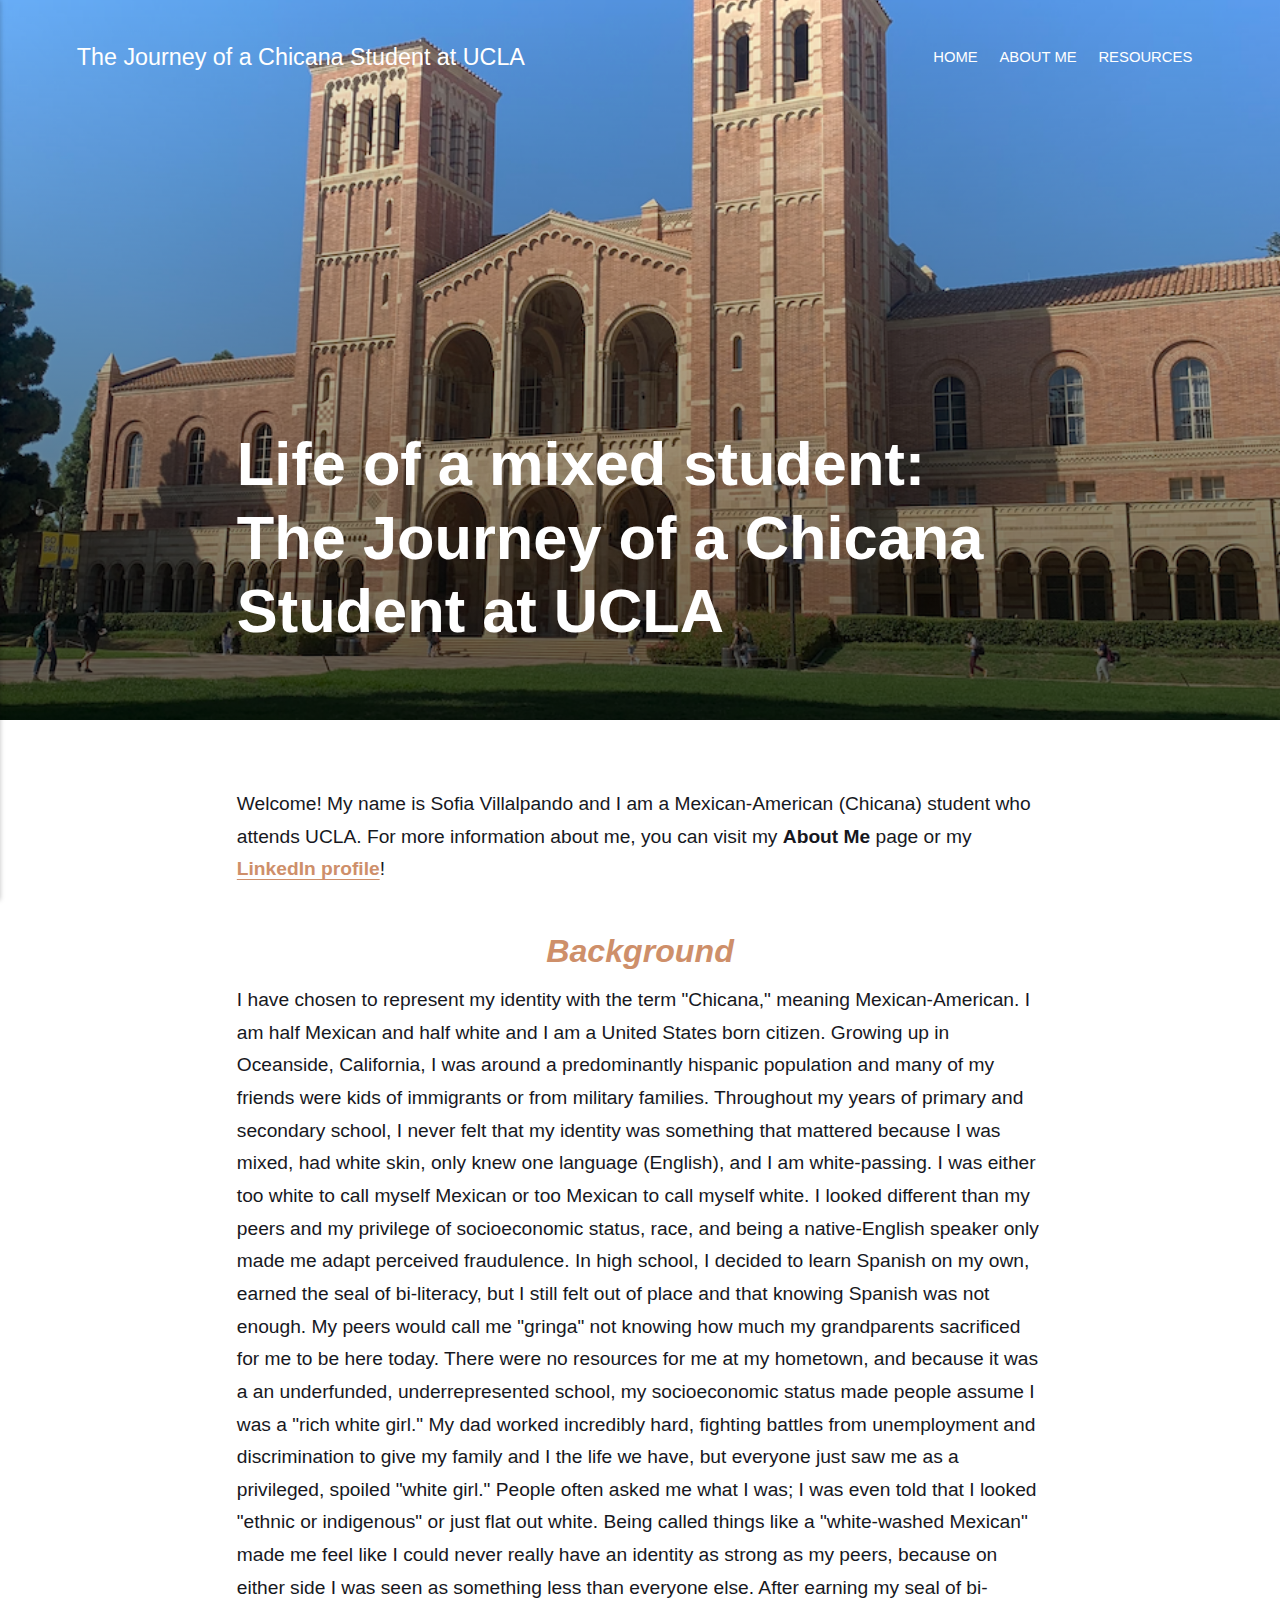
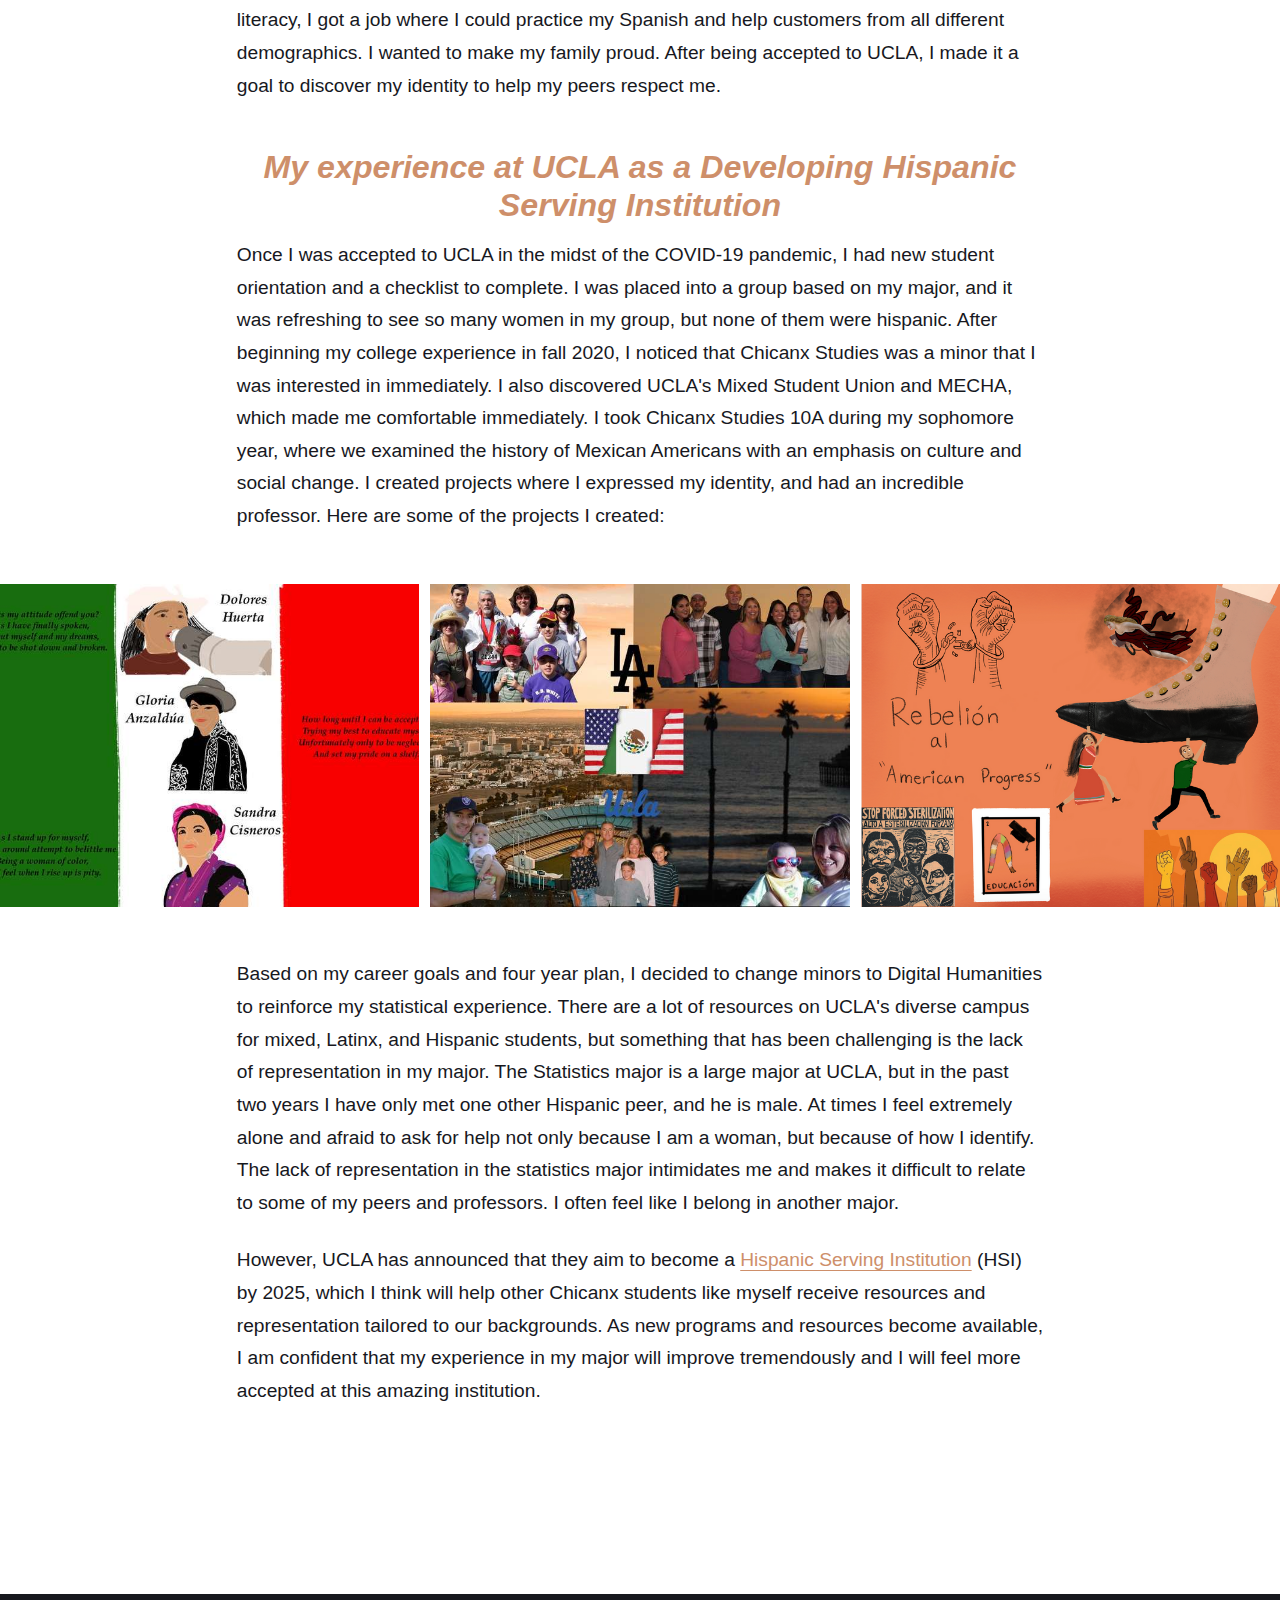
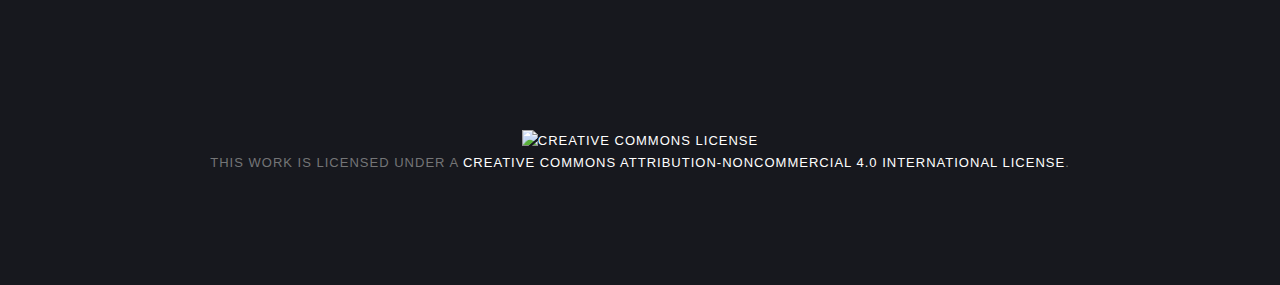
==== commit 5dd00a54: "Updated from Publii" ====
--- a/index.html
+++ b/index.html
@@ -1,4 +1,4 @@
-<!DOCTYPE html><html lang="en-gb"><head><meta charset="utf-8"><meta http-equiv="X-UA-Compatible" content="IE=edge"><meta name="viewport" content="width=device-width,initial-scale=1"><title>The Journey of a Chicana Student at UCLA</title><meta name="generator" content="Publii Open-Source CMS for Static Site"><link rel="canonical" href="https://sofiavillalpando.github.io/publlisite/"><link rel="alternate" type="application/atom+xml" href="https://sofiavillalpando.github.io/publlisite/feed.xml"><link rel="alternate" type="application/json" href="https://sofiavillalpando.github.io/publlisite/feed.json"><meta property="og:title" content="The Journey of a Chicana Student at UCLA"><meta property="og:site_name" content="The Journey of a Chicana Student at UCLA"><meta property="og:description" content=""><meta property="og:url" content="https://sofiavillalpando.github.io/publlisite/"><meta property="og:type" content="website"><link rel="stylesheet" href="https://sofiavillalpando.github.io/publlisite/assets/css/style.css?v=f4756d479126ef2dbae9f682b47fe5ad"><script type="application/ld+json">{"@context":"http://schema.org","@type":"Organization","name":"The Journey of a Chicana Student at UCLA","url":"https://sofiavillalpando.github.io/publlisite/"}</script></head><body><div class="site-container"><header class="top" id="js-header"><a class="logo" href="https://sofiavillalpando.github.io/publlisite/">The Journey of a Chicana Student at UCLA</a><nav class="navbar js-navbar"><button class="navbar__toggle js-toggle" aria-label="Menu" aria-haspopup="true" aria-expanded="false"><span class="navbar__toggle-box"><span class="navbar__toggle-inner">Menu</span></span></button><ul class="navbar__menu"><li><a href="https://sofiavillalpando.github.io/publlisite/life-of-a-mixed-student-the-journey-of-a-chicana-student-at-ucla.html" target="_self">Home</a></li><li><a href="https://sofiavillalpando.github.io/publlisite/about-me.html" target="_self">About Me</a></li><li><a href="https://sofiavillalpando.github.io/publlisite/resources.html" target="_self">Resources</a></li></ul></nav></header><main><article class="post"><div class="hero"><figure class="hero__image hero__image--overlay"><img src="https://sofiavillalpando.github.io/publlisite/media/posts/1/Screen-Shot-2022-10-19-at-2.49.00-PM.png" srcset="https://sofiavillalpando.github.io/publlisite/media/posts/1/responsive/Screen-Shot-2022-10-19-at-2.49.00-PM-xs.png 300w, https://sofiavillalpando.github.io/publlisite/media/posts/1/responsive/Screen-Shot-2022-10-19-at-2.49.00-PM-sm.png 480w, https://sofiavillalpando.github.io/publlisite/media/posts/1/responsive/Screen-Shot-2022-10-19-at-2.49.00-PM-md.png 768w, https://sofiavillalpando.github.io/publlisite/media/posts/1/responsive/Screen-Shot-2022-10-19-at-2.49.00-PM-lg.png 1024w, https://sofiavillalpando.github.io/publlisite/media/posts/1/responsive/Screen-Shot-2022-10-19-at-2.49.00-PM-xl.png 1360w, https://sofiavillalpando.github.io/publlisite/media/posts/1/responsive/Screen-Shot-2022-10-19-at-2.49.00-PM-2xl.png 1600w" sizes="(max-width: 1600px) 100vw, 1600px" loading="eager" height="1244" width="930" alt=""></figure><header class="hero__content"><div class="wrapper"><h1>Life of a mixed student: The Journey of a Chicana Student at UCLA</h1></div></header></div><div class="wrapper post__entry"><p>Welcome! My name is Sofia Villalpando and I am a Mexican-American (Chicana) student who attends UCLA. For more information about me, you can visit my <strong>About Me</strong> page or my <strong><a href="https://www.linkedin.com/in/sofia-villalpando-b21318231/" target="_blank" rel="noopener noreferrer">LinkedIn profile</a></strong>! </p><h3 class="align-center"><em><strong>Background</strong></em></h3><p> </p><p> </p><h3 class="align-center"><em><strong><span class="JsGRdQ">My experience at UCLA as a Hispanic Serving Institution</span></strong></em></h3><p>UCLA has announced that they aim to become a <a href="https://chancellor.ucla.edu/messages/becoming-hispanic-serving-institution-2025/">Hispanic Serving Institution</a> (HSI) by 2025</p><p> </p></div><footer class="wrapper post__footer"><div class="post__share"></div></footer></article></main><footer class="footer"><div class="footer__copyright"><p><a rel="license" href="http://creativecommons.org/licenses/by-nc/4.0/"><img style="border-width: 0;" src="https://i.creativecommons.org/l/by-nc/4.0/88x31.png" alt="Creative Commons License"></a><br>This work is licensed under a <a rel="license" href="http://creativecommons.org/licenses/by-nc/4.0/">Creative Commons Attribution-NonCommercial 4.0 International License</a>.</p></div><button onclick="backToTopFunction()" id="backToTop" class="footer__bttop" aria-label="Back to top" title="Back to top"><svg><use xlink:href="https://sofiavillalpando.github.io/publlisite/assets/svg/svg-map.svg#toparrow"/></svg></button></footer></div><script defer="defer" src="https://sofiavillalpando.github.io/publlisite/assets/js/scripts.min.js?v=f47c11534595205f20935f0db2a62a85"></script><script>window.publiiThemeMenuConfig={mobileMenuMode:'sidebar',animationSpeed:300,submenuWidth: 'auto',doubleClickTime:500,mobileMenuExpandableSubmenus:true,relatedContainerForOverlayMenuSelector:'.top'};</script><script>var images = document.querySelectorAll('img[loading]');
+<!DOCTYPE html><html lang="en-gb"><head><meta charset="utf-8"><meta http-equiv="X-UA-Compatible" content="IE=edge"><meta name="viewport" content="width=device-width,initial-scale=1"><title>The Journey of a Chicana Student at UCLA</title><meta name="generator" content="Publii Open-Source CMS for Static Site"><link rel="canonical" href="https://sofiavillalpando.github.io/publlisite/"><link rel="alternate" type="application/atom+xml" href="https://sofiavillalpando.github.io/publlisite/feed.xml"><link rel="alternate" type="application/json" href="https://sofiavillalpando.github.io/publlisite/feed.json"><meta property="og:title" content="The Journey of a Chicana Student at UCLA"><meta property="og:site_name" content="The Journey of a Chicana Student at UCLA"><meta property="og:description" content=""><meta property="og:url" content="https://sofiavillalpando.github.io/publlisite/"><meta property="og:type" content="website"><link rel="stylesheet" href="https://sofiavillalpando.github.io/publlisite/assets/css/style.css?v=f4756d479126ef2dbae9f682b47fe5ad"><script type="application/ld+json">{"@context":"http://schema.org","@type":"Organization","name":"The Journey of a Chicana Student at UCLA","url":"https://sofiavillalpando.github.io/publlisite/"}</script></head><body><div class="site-container"><header class="top" id="js-header"><a class="logo" href="https://sofiavillalpando.github.io/publlisite/">The Journey of a Chicana Student at UCLA</a><nav class="navbar js-navbar"><button class="navbar__toggle js-toggle" aria-label="Menu" aria-haspopup="true" aria-expanded="false"><span class="navbar__toggle-box"><span class="navbar__toggle-inner">Menu</span></span></button><ul class="navbar__menu"><li><a href="https://sofiavillalpando.github.io/publlisite/life-of-a-mixed-student-the-journey-of-a-chicana-student-at-ucla.html" target="_self">Home</a></li><li><a href="https://sofiavillalpando.github.io/publlisite/about-me.html" target="_self">About Me</a></li><li><a href="https://sofiavillalpando.github.io/publlisite/resources.html" target="_self">Resources</a></li></ul></nav></header><main><article class="post"><div class="hero"><figure class="hero__image hero__image--overlay"><img src="https://sofiavillalpando.github.io/publlisite/media/posts/1/Screen-Shot-2022-10-19-at-2.49.00-PM.png" srcset="https://sofiavillalpando.github.io/publlisite/media/posts/1/responsive/Screen-Shot-2022-10-19-at-2.49.00-PM-xs.png 300w, https://sofiavillalpando.github.io/publlisite/media/posts/1/responsive/Screen-Shot-2022-10-19-at-2.49.00-PM-sm.png 480w, https://sofiavillalpando.github.io/publlisite/media/posts/1/responsive/Screen-Shot-2022-10-19-at-2.49.00-PM-md.png 768w, https://sofiavillalpando.github.io/publlisite/media/posts/1/responsive/Screen-Shot-2022-10-19-at-2.49.00-PM-lg.png 1024w, https://sofiavillalpando.github.io/publlisite/media/posts/1/responsive/Screen-Shot-2022-10-19-at-2.49.00-PM-xl.png 1360w, https://sofiavillalpando.github.io/publlisite/media/posts/1/responsive/Screen-Shot-2022-10-19-at-2.49.00-PM-2xl.png 1600w" sizes="(max-width: 1600px) 100vw, 1600px" loading="eager" height="1244" width="930" alt=""></figure><header class="hero__content"><div class="wrapper"><h1>Life of a mixed student: The Journey of a Chicana Student at UCLA</h1></div></header></div><div class="wrapper post__entry"><p>Welcome! My name is Sofia Villalpando and I am a Mexican-American (Chicana) student who attends UCLA. For more information about me, you can visit my <strong>About Me</strong> page or my <strong><a href="https://www.linkedin.com/in/sofia-villalpando-b21318231/" target="_blank" rel="noopener noreferrer">LinkedIn profile</a></strong>! </p><h3 class="align-center"><em><strong>Background</strong></em></h3><p>I have chosen to represent my identity with the term "Chicana," meaning Mexican-American. I am half Mexican and half white and I am a United States born citizen. Growing up in Oceanside, California, I was around a predominantly hispanic population and many of my friends were kids of immigrants or from military families. Throughout my years of primary and secondary school, I never felt that my identity was something that mattered because I was mixed, had white skin, only knew one language (English), and I am white-passing. I was either too white to call myself Mexican or too Mexican to call myself white. I looked different than my peers and my privilege of socioeconomic status, race, and being a native-English speaker only made me adapt perceived fraudulence. In high school, I decided to learn Spanish on my own, earned the seal of bi-literacy, but I still felt out of place and that knowing Spanish was not enough. My peers would call me "gringa" not knowing how much my grandparents sacrificed for me to be here today. There were no resources for me at my hometown, and because it was a an underfunded, underrepresented school, my socioeconomic status made people assume I was a "rich white girl." My dad worked incredibly hard, fighting battles from unemployment and discrimination to give my family and I the life we have, but everyone just saw me as a privileged, spoiled "white girl." People often asked me what I was; I was even told that I looked "ethnic or indigenous" or just flat out white. Being called things like a "white-washed Mexican" made me feel like I could never really have an identity as strong as my peers, because on either side I was seen as something less than everyone else. After earning my seal of bi-literacy, I got a job where I could practice my Spanish and help customers from all different demographics. I wanted to make my family proud. After being accepted to UCLA, I made it a goal to discover my identity to help my peers respect me. </p><h3 class="align-center"><em><strong><span class="JsGRdQ">My experience at UCLA as a Developing Hispanic Serving Institution</span></strong></em></h3><p>Once I was accepted to UCLA in the midst of the COVID-19 pandemic, I had new student orientation and a checklist to complete. I was placed into a group based on my major, and it was refreshing to see so many women in my group, but none of them were hispanic. After beginning my college experience in fall 2020, I noticed that Chicanx Studies was a minor that I was interested in immediately. I also discovered UCLA's Mixed Student Union and MECHA, which made me comfortable immediately. I took Chicanx Studies 10A during my sophomore year, where we examined the history of Mexican Americans with an emphasis on culture and social change. I created projects where I expressed my identity, and had an incredible professor. Here are some of the projects I created:</p><div class="gallery-wrapper gallery-wrapper--full"><div class="gallery" data-is-empty="false" data-translation="Add images" data-columns="3"><figure class="gallery__item"><a href="https://sofiavillalpando.github.io/publlisite/media/posts/1/gallery/Untitled_Artwork-copy.jpg" data-size="1800x1200"><img loading="lazy" src="https://sofiavillalpando.github.io/publlisite/media/posts/1/gallery/Untitled_Artwork-copy-thumbnail.jpg" alt="" width="720" height="480"></a><figcaption>Strong Chicana Women</figcaption></figure><figure class="gallery__item"><a href="https://sofiavillalpando.github.io/publlisite/media/posts/1/gallery/Untitled_Artwork.JPG" data-size="2160x1620"><img loading="lazy" src="https://sofiavillalpando.github.io/publlisite/media/posts/1/gallery/Untitled_Artwork-thumbnail.JPG" alt="" width="720" height="540"></a><figcaption>Digital Family Representation</figcaption></figure><figure class="gallery__item"><a href="https://sofiavillalpando.github.io/publlisite/media/posts/1/gallery/Screen-Shot-2022-10-21-at-1.48.56-PM.png" data-size="1586x1224"><img loading="lazy" src="https://sofiavillalpando.github.io/publlisite/media/posts/1/gallery/Screen-Shot-2022-10-21-at-1.48.56-PM-thumbnail.png" alt="" width="720" height="556"></a><figcaption>Mexican Revolution</figcaption></figure></div></div><p>Based on my career goals and four year plan, I decided to change minors to Digital Humanities to reinforce my statistical experience. There are a lot of resources on UCLA's diverse campus for mixed, Latinx, and Hispanic students, but something that has been challenging is the lack of representation in my major. The Statistics major is a large major at UCLA, but in the past two years I have only met one other Hispanic peer, and he is male. At times I feel extremely alone and afraid to ask for help not only because I am a woman, but because of how I identify. The lack of representation in the statistics major intimidates me and makes it difficult to relate to some of my peers and professors. I often feel like I belong in another major. </p><p>However, UCLA has announced that they aim to become a <a href="https://chancellor.ucla.edu/messages/becoming-hispanic-serving-institution-2025/">Hispanic Serving Institution</a> (HSI) by 2025, which I think will help other Chicanx students like myself receive resources and representation tailored to our backgrounds. As new programs and resources become available, I am confident that my experience in my major will improve tremendously and I will feel more accepted at this amazing institution. </p><p> </p></div><footer class="wrapper post__footer"><div class="post__share"></div></footer></article></main><footer class="footer"><div class="footer__copyright"><p><a rel="license" href="http://creativecommons.org/licenses/by-nc/4.0/"><img style="border-width: 0;" src="https://i.creativecommons.org/l/by-nc/4.0/88x31.png" alt="Creative Commons License"></a><br>This work is licensed under a <a rel="license" href="http://creativecommons.org/licenses/by-nc/4.0/">Creative Commons Attribution-NonCommercial 4.0 International License</a>.</p></div><button onclick="backToTopFunction()" id="backToTop" class="footer__bttop" aria-label="Back to top" title="Back to top"><svg><use xlink:href="https://sofiavillalpando.github.io/publlisite/assets/svg/svg-map.svg#toparrow"/></svg></button></footer></div><script defer="defer" src="https://sofiavillalpando.github.io/publlisite/assets/js/scripts.min.js?v=f47c11534595205f20935f0db2a62a85"></script><script>window.publiiThemeMenuConfig={mobileMenuMode:'sidebar',animationSpeed:300,submenuWidth: 'auto',doubleClickTime:500,mobileMenuExpandableSubmenus:true,relatedContainerForOverlayMenuSelector:'.top'};</script><script>var images = document.querySelectorAll('img[loading]');
 
         for (var i = 0; i < images.length; i++) {
             if (images[i].complete) {
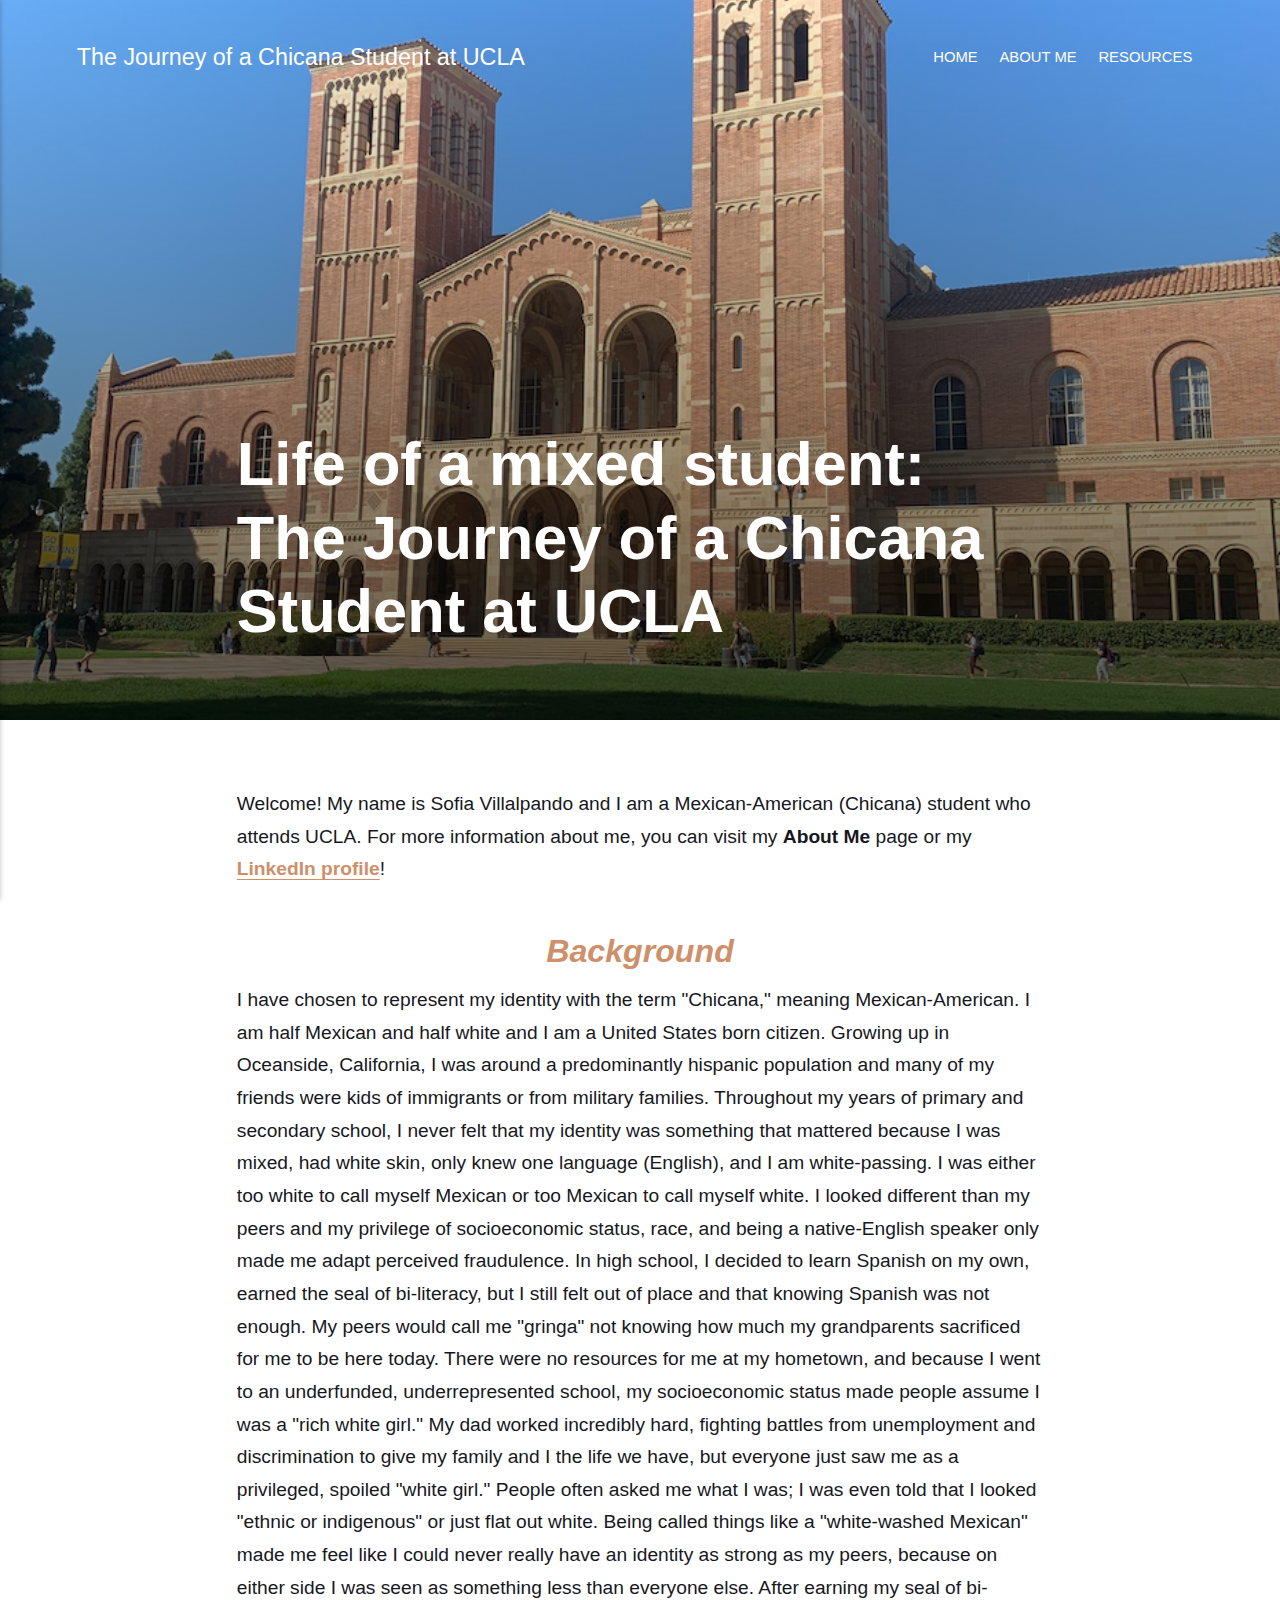
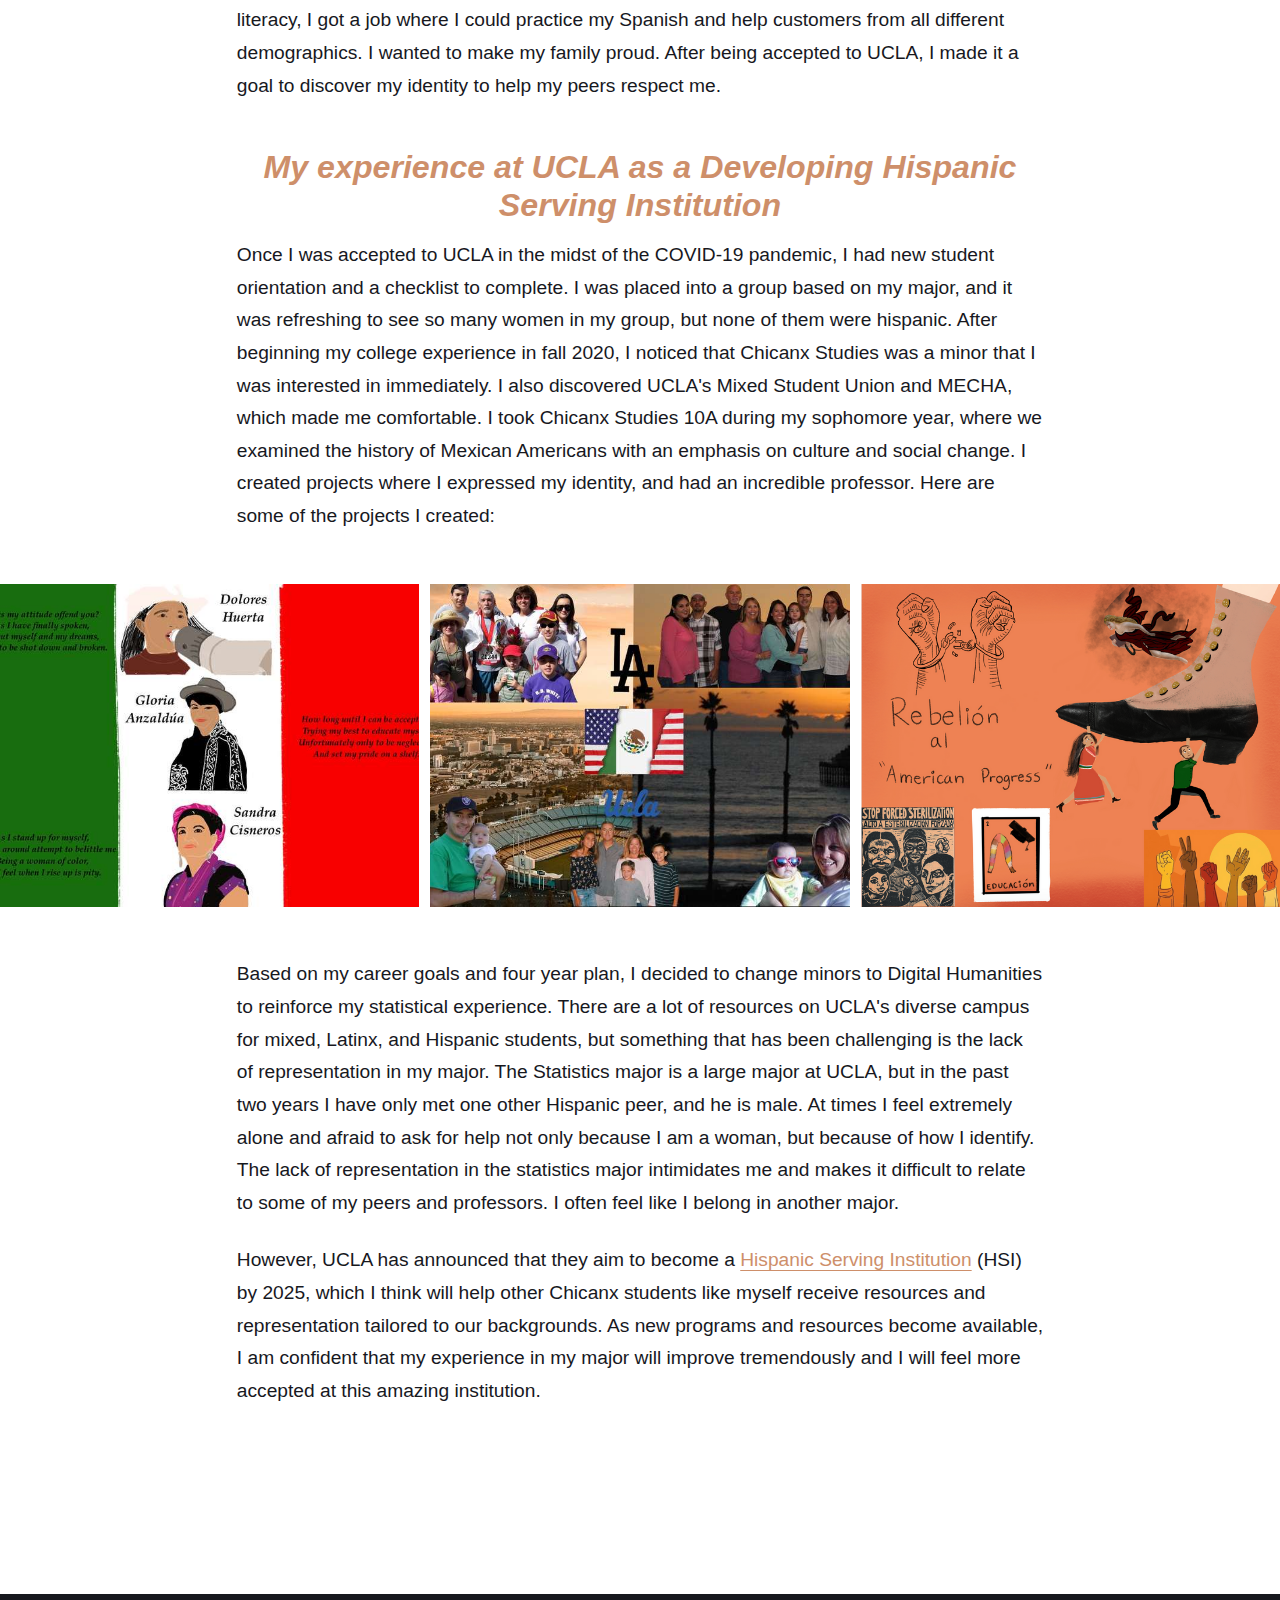
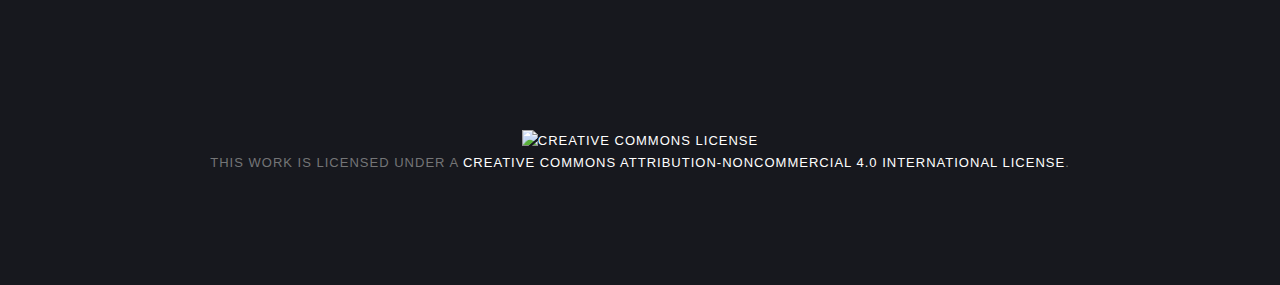
==== commit ce7fdb15: "Updated from Publii" ====
--- a/index.html
+++ b/index.html
@@ -1,4 +1,4 @@
-<!DOCTYPE html><html lang="en-gb"><head><meta charset="utf-8"><meta http-equiv="X-UA-Compatible" content="IE=edge"><meta name="viewport" content="width=device-width,initial-scale=1"><title>The Journey of a Chicana Student at UCLA</title><meta name="generator" content="Publii Open-Source CMS for Static Site"><link rel="canonical" href="https://sofiavillalpando.github.io/publlisite/"><link rel="alternate" type="application/atom+xml" href="https://sofiavillalpando.github.io/publlisite/feed.xml"><link rel="alternate" type="application/json" href="https://sofiavillalpando.github.io/publlisite/feed.json"><meta property="og:title" content="The Journey of a Chicana Student at UCLA"><meta property="og:site_name" content="The Journey of a Chicana Student at UCLA"><meta property="og:description" content=""><meta property="og:url" content="https://sofiavillalpando.github.io/publlisite/"><meta property="og:type" content="website"><link rel="stylesheet" href="https://sofiavillalpando.github.io/publlisite/assets/css/style.css?v=f4756d479126ef2dbae9f682b47fe5ad"><script type="application/ld+json">{"@context":"http://schema.org","@type":"Organization","name":"The Journey of a Chicana Student at UCLA","url":"https://sofiavillalpando.github.io/publlisite/"}</script></head><body><div class="site-container"><header class="top" id="js-header"><a class="logo" href="https://sofiavillalpando.github.io/publlisite/">The Journey of a Chicana Student at UCLA</a><nav class="navbar js-navbar"><button class="navbar__toggle js-toggle" aria-label="Menu" aria-haspopup="true" aria-expanded="false"><span class="navbar__toggle-box"><span class="navbar__toggle-inner">Menu</span></span></button><ul class="navbar__menu"><li><a href="https://sofiavillalpando.github.io/publlisite/life-of-a-mixed-student-the-journey-of-a-chicana-student-at-ucla.html" target="_self">Home</a></li><li><a href="https://sofiavillalpando.github.io/publlisite/about-me.html" target="_self">About Me</a></li><li><a href="https://sofiavillalpando.github.io/publlisite/resources.html" target="_self">Resources</a></li></ul></nav></header><main><article class="post"><div class="hero"><figure class="hero__image hero__image--overlay"><img src="https://sofiavillalpando.github.io/publlisite/media/posts/1/Screen-Shot-2022-10-19-at-2.49.00-PM.png" srcset="https://sofiavillalpando.github.io/publlisite/media/posts/1/responsive/Screen-Shot-2022-10-19-at-2.49.00-PM-xs.png 300w, https://sofiavillalpando.github.io/publlisite/media/posts/1/responsive/Screen-Shot-2022-10-19-at-2.49.00-PM-sm.png 480w, https://sofiavillalpando.github.io/publlisite/media/posts/1/responsive/Screen-Shot-2022-10-19-at-2.49.00-PM-md.png 768w, https://sofiavillalpando.github.io/publlisite/media/posts/1/responsive/Screen-Shot-2022-10-19-at-2.49.00-PM-lg.png 1024w, https://sofiavillalpando.github.io/publlisite/media/posts/1/responsive/Screen-Shot-2022-10-19-at-2.49.00-PM-xl.png 1360w, https://sofiavillalpando.github.io/publlisite/media/posts/1/responsive/Screen-Shot-2022-10-19-at-2.49.00-PM-2xl.png 1600w" sizes="(max-width: 1600px) 100vw, 1600px" loading="eager" height="1244" width="930" alt=""></figure><header class="hero__content"><div class="wrapper"><h1>Life of a mixed student: The Journey of a Chicana Student at UCLA</h1></div></header></div><div class="wrapper post__entry"><p>Welcome! My name is Sofia Villalpando and I am a Mexican-American (Chicana) student who attends UCLA. For more information about me, you can visit my <strong>About Me</strong> page or my <strong><a href="https://www.linkedin.com/in/sofia-villalpando-b21318231/" target="_blank" rel="noopener noreferrer">LinkedIn profile</a></strong>! </p><h3 class="align-center"><em><strong>Background</strong></em></h3><p>I have chosen to represent my identity with the term "Chicana," meaning Mexican-American. I am half Mexican and half white and I am a United States born citizen. Growing up in Oceanside, California, I was around a predominantly hispanic population and many of my friends were kids of immigrants or from military families. Throughout my years of primary and secondary school, I never felt that my identity was something that mattered because I was mixed, had white skin, only knew one language (English), and I am white-passing. I was either too white to call myself Mexican or too Mexican to call myself white. I looked different than my peers and my privilege of socioeconomic status, race, and being a native-English speaker only made me adapt perceived fraudulence. In high school, I decided to learn Spanish on my own, earned the seal of bi-literacy, but I still felt out of place and that knowing Spanish was not enough. My peers would call me "gringa" not knowing how much my grandparents sacrificed for me to be here today. There were no resources for me at my hometown, and because it was a an underfunded, underrepresented school, my socioeconomic status made people assume I was a "rich white girl." My dad worked incredibly hard, fighting battles from unemployment and discrimination to give my family and I the life we have, but everyone just saw me as a privileged, spoiled "white girl." People often asked me what I was; I was even told that I looked "ethnic or indigenous" or just flat out white. Being called things like a "white-washed Mexican" made me feel like I could never really have an identity as strong as my peers, because on either side I was seen as something less than everyone else. After earning my seal of bi-literacy, I got a job where I could practice my Spanish and help customers from all different demographics. I wanted to make my family proud. After being accepted to UCLA, I made it a goal to discover my identity to help my peers respect me. </p><h3 class="align-center"><em><strong><span class="JsGRdQ">My experience at UCLA as a Developing Hispanic Serving Institution</span></strong></em></h3><p>Once I was accepted to UCLA in the midst of the COVID-19 pandemic, I had new student orientation and a checklist to complete. I was placed into a group based on my major, and it was refreshing to see so many women in my group, but none of them were hispanic. After beginning my college experience in fall 2020, I noticed that Chicanx Studies was a minor that I was interested in immediately. I also discovered UCLA's Mixed Student Union and MECHA, which made me comfortable immediately. I took Chicanx Studies 10A during my sophomore year, where we examined the history of Mexican Americans with an emphasis on culture and social change. I created projects where I expressed my identity, and had an incredible professor. Here are some of the projects I created:</p><div class="gallery-wrapper gallery-wrapper--full"><div class="gallery" data-is-empty="false" data-translation="Add images" data-columns="3"><figure class="gallery__item"><a href="https://sofiavillalpando.github.io/publlisite/media/posts/1/gallery/Untitled_Artwork-copy.jpg" data-size="1800x1200"><img loading="lazy" src="https://sofiavillalpando.github.io/publlisite/media/posts/1/gallery/Untitled_Artwork-copy-thumbnail.jpg" alt="" width="720" height="480"></a><figcaption>Strong Chicana Women</figcaption></figure><figure class="gallery__item"><a href="https://sofiavillalpando.github.io/publlisite/media/posts/1/gallery/Untitled_Artwork.JPG" data-size="2160x1620"><img loading="lazy" src="https://sofiavillalpando.github.io/publlisite/media/posts/1/gallery/Untitled_Artwork-thumbnail.JPG" alt="" width="720" height="540"></a><figcaption>Digital Family Representation</figcaption></figure><figure class="gallery__item"><a href="https://sofiavillalpando.github.io/publlisite/media/posts/1/gallery/Screen-Shot-2022-10-21-at-1.48.56-PM.png" data-size="1586x1224"><img loading="lazy" src="https://sofiavillalpando.github.io/publlisite/media/posts/1/gallery/Screen-Shot-2022-10-21-at-1.48.56-PM-thumbnail.png" alt="" width="720" height="556"></a><figcaption>Mexican Revolution</figcaption></figure></div></div><p>Based on my career goals and four year plan, I decided to change minors to Digital Humanities to reinforce my statistical experience. There are a lot of resources on UCLA's diverse campus for mixed, Latinx, and Hispanic students, but something that has been challenging is the lack of representation in my major. The Statistics major is a large major at UCLA, but in the past two years I have only met one other Hispanic peer, and he is male. At times I feel extremely alone and afraid to ask for help not only because I am a woman, but because of how I identify. The lack of representation in the statistics major intimidates me and makes it difficult to relate to some of my peers and professors. I often feel like I belong in another major. </p><p>However, UCLA has announced that they aim to become a <a href="https://chancellor.ucla.edu/messages/becoming-hispanic-serving-institution-2025/">Hispanic Serving Institution</a> (HSI) by 2025, which I think will help other Chicanx students like myself receive resources and representation tailored to our backgrounds. As new programs and resources become available, I am confident that my experience in my major will improve tremendously and I will feel more accepted at this amazing institution. </p><p> </p></div><footer class="wrapper post__footer"><div class="post__share"></div></footer></article></main><footer class="footer"><div class="footer__copyright"><p><a rel="license" href="http://creativecommons.org/licenses/by-nc/4.0/"><img style="border-width: 0;" src="https://i.creativecommons.org/l/by-nc/4.0/88x31.png" alt="Creative Commons License"></a><br>This work is licensed under a <a rel="license" href="http://creativecommons.org/licenses/by-nc/4.0/">Creative Commons Attribution-NonCommercial 4.0 International License</a>.</p></div><button onclick="backToTopFunction()" id="backToTop" class="footer__bttop" aria-label="Back to top" title="Back to top"><svg><use xlink:href="https://sofiavillalpando.github.io/publlisite/assets/svg/svg-map.svg#toparrow"/></svg></button></footer></div><script defer="defer" src="https://sofiavillalpando.github.io/publlisite/assets/js/scripts.min.js?v=f47c11534595205f20935f0db2a62a85"></script><script>window.publiiThemeMenuConfig={mobileMenuMode:'sidebar',animationSpeed:300,submenuWidth: 'auto',doubleClickTime:500,mobileMenuExpandableSubmenus:true,relatedContainerForOverlayMenuSelector:'.top'};</script><script>var images = document.querySelectorAll('img[loading]');
+<!DOCTYPE html><html lang="en-gb"><head><meta charset="utf-8"><meta http-equiv="X-UA-Compatible" content="IE=edge"><meta name="viewport" content="width=device-width,initial-scale=1"><title>The Journey of a Chicana Student at UCLA</title><meta name="generator" content="Publii Open-Source CMS for Static Site"><link rel="canonical" href="https://sofiavillalpando.github.io/publlisite/"><link rel="alternate" type="application/atom+xml" href="https://sofiavillalpando.github.io/publlisite/feed.xml"><link rel="alternate" type="application/json" href="https://sofiavillalpando.github.io/publlisite/feed.json"><meta property="og:title" content="The Journey of a Chicana Student at UCLA"><meta property="og:site_name" content="The Journey of a Chicana Student at UCLA"><meta property="og:description" content=""><meta property="og:url" content="https://sofiavillalpando.github.io/publlisite/"><meta property="og:type" content="website"><link rel="stylesheet" href="https://sofiavillalpando.github.io/publlisite/assets/css/style.css?v=f4756d479126ef2dbae9f682b47fe5ad"><script type="application/ld+json">{"@context":"http://schema.org","@type":"Organization","name":"The Journey of a Chicana Student at UCLA","url":"https://sofiavillalpando.github.io/publlisite/"}</script></head><body><div class="site-container"><header class="top" id="js-header"><a class="logo" href="https://sofiavillalpando.github.io/publlisite/">The Journey of a Chicana Student at UCLA</a><nav class="navbar js-navbar"><button class="navbar__toggle js-toggle" aria-label="Menu" aria-haspopup="true" aria-expanded="false"><span class="navbar__toggle-box"><span class="navbar__toggle-inner">Menu</span></span></button><ul class="navbar__menu"><li><a href="https://sofiavillalpando.github.io/publlisite/life-of-a-mixed-student-the-journey-of-a-chicana-student-at-ucla.html" target="_self">Home</a></li><li><a href="https://sofiavillalpando.github.io/publlisite/about-me.html" target="_self">About Me</a></li><li><a href="https://sofiavillalpando.github.io/publlisite/resources.html" target="_self">Resources</a></li></ul></nav></header><main><article class="post"><div class="hero"><figure class="hero__image hero__image--overlay"><img src="https://sofiavillalpando.github.io/publlisite/media/posts/1/Screen-Shot-2022-10-19-at-2.49.00-PM.png" srcset="https://sofiavillalpando.github.io/publlisite/media/posts/1/responsive/Screen-Shot-2022-10-19-at-2.49.00-PM-xs.png 300w, https://sofiavillalpando.github.io/publlisite/media/posts/1/responsive/Screen-Shot-2022-10-19-at-2.49.00-PM-sm.png 480w, https://sofiavillalpando.github.io/publlisite/media/posts/1/responsive/Screen-Shot-2022-10-19-at-2.49.00-PM-md.png 768w, https://sofiavillalpando.github.io/publlisite/media/posts/1/responsive/Screen-Shot-2022-10-19-at-2.49.00-PM-lg.png 1024w, https://sofiavillalpando.github.io/publlisite/media/posts/1/responsive/Screen-Shot-2022-10-19-at-2.49.00-PM-xl.png 1360w, https://sofiavillalpando.github.io/publlisite/media/posts/1/responsive/Screen-Shot-2022-10-19-at-2.49.00-PM-2xl.png 1600w" sizes="(max-width: 1600px) 100vw, 1600px" loading="eager" height="1244" width="930" alt=""></figure><header class="hero__content"><div class="wrapper"><h1>Life of a mixed student: The Journey of a Chicana Student at UCLA</h1></div></header></div><div class="wrapper post__entry"><p>Welcome! My name is Sofia Villalpando and I am a Mexican-American (Chicana) student who attends UCLA. For more information about me, you can visit my <strong>About Me</strong> page or my <strong><a href="https://www.linkedin.com/in/sofia-villalpando-b21318231/" target="_blank" rel="noopener noreferrer">LinkedIn profile</a></strong>! </p><h3 class="align-center"><em><strong>Background</strong></em></h3><p>I have chosen to represent my identity with the term "Chicana," meaning Mexican-American. I am half Mexican and half white and I am a United States born citizen. Growing up in Oceanside, California, I was around a predominantly hispanic population and many of my friends were kids of immigrants or from military families. Throughout my years of primary and secondary school, I never felt that my identity was something that mattered because I was mixed, had white skin, only knew one language (English), and I am white-passing. I was either too white to call myself Mexican or too Mexican to call myself white. I looked different than my peers and my privilege of socioeconomic status, race, and being a native-English speaker only made me adapt perceived fraudulence. In high school, I decided to learn Spanish on my own, earned the seal of bi-literacy, but I still felt out of place and that knowing Spanish was not enough. My peers would call me "gringa" not knowing how much my grandparents sacrificed for me to be here today. There were no resources for me at my hometown, and because I went to an underfunded, underrepresented school, my socioeconomic status made people assume I was a "rich white girl." My dad worked incredibly hard, fighting battles from unemployment and discrimination to give my family and I the life we have, but everyone just saw me as a privileged, spoiled "white girl." People often asked me what I was; I was even told that I looked "ethnic or indigenous" or just flat out white. Being called things like a "white-washed Mexican" made me feel like I could never really have an identity as strong as my peers, because on either side I was seen as something less than everyone else. After earning my seal of bi-literacy, I got a job where I could practice my Spanish and help customers from all different demographics. I wanted to make my family proud. After being accepted to UCLA, I made it a goal to discover my identity to help my peers respect me. </p><h3 class="align-center"><em><strong><span class="JsGRdQ">My experience at UCLA as a Developing Hispanic Serving Institution</span></strong></em></h3><p>Once I was accepted to UCLA in the midst of the COVID-19 pandemic, I had new student orientation and a checklist to complete. I was placed into a group based on my major, and it was refreshing to see so many women in my group, but none of them were hispanic. After beginning my college experience in fall 2020, I noticed that Chicanx Studies was a minor that I was interested in immediately. I also discovered UCLA's Mixed Student Union and MECHA, which made me comfortable. I took Chicanx Studies 10A during my sophomore year, where we examined the history of Mexican Americans with an emphasis on culture and social change. I created projects where I expressed my identity, and had an incredible professor. Here are some of the projects I created:</p><div class="gallery-wrapper gallery-wrapper--full"><div class="gallery" data-is-empty="false" data-translation="Add images" data-columns="3"><figure class="gallery__item"><a href="https://sofiavillalpando.github.io/publlisite/media/posts/1/gallery/Untitled_Artwork-copy.jpg" data-size="1800x1200"><img loading="lazy" src="https://sofiavillalpando.github.io/publlisite/media/posts/1/gallery/Untitled_Artwork-copy-thumbnail.jpg" alt="" width="720" height="480"></a><figcaption>Strong Chicana Women</figcaption></figure><figure class="gallery__item"><a href="https://sofiavillalpando.github.io/publlisite/media/posts/1/gallery/Untitled_Artwork.JPG" data-size="2160x1620"><img loading="lazy" src="https://sofiavillalpando.github.io/publlisite/media/posts/1/gallery/Untitled_Artwork-thumbnail.JPG" alt="" width="720" height="540"></a><figcaption>Digital Family Representation</figcaption></figure><figure class="gallery__item"><a href="https://sofiavillalpando.github.io/publlisite/media/posts/1/gallery/Screen-Shot-2022-10-21-at-1.48.56-PM.png" data-size="1586x1224"><img loading="lazy" src="https://sofiavillalpando.github.io/publlisite/media/posts/1/gallery/Screen-Shot-2022-10-21-at-1.48.56-PM-thumbnail.png" alt="" width="720" height="556"></a><figcaption>Mexican Revolution</figcaption></figure></div></div><p>Based on my career goals and four year plan, I decided to change minors to Digital Humanities to reinforce my statistical experience. There are a lot of resources on UCLA's diverse campus for mixed, Latinx, and Hispanic students, but something that has been challenging is the lack of representation in my major. The Statistics major is a large major at UCLA, but in the past two years I have only met one other Hispanic peer, and he is male. At times I feel extremely alone and afraid to ask for help not only because I am a woman, but because of how I identify. The lack of representation in the statistics major intimidates me and makes it difficult to relate to some of my peers and professors. I often feel like I belong in another major. </p><p>However, UCLA has announced that they aim to become a <a href="https://chancellor.ucla.edu/messages/becoming-hispanic-serving-institution-2025/">Hispanic Serving Institution</a> (HSI) by 2025, which I think will help other Chicanx students like myself receive resources and representation tailored to our backgrounds. As new programs and resources become available, I am confident that my experience in my major will improve tremendously and I will feel more accepted at this amazing institution. </p><p> </p></div><footer class="wrapper post__footer"><div class="post__share"></div></footer></article></main><footer class="footer"><div class="footer__copyright"><p><a rel="license" href="http://creativecommons.org/licenses/by-nc/4.0/"><img style="border-width: 0;" src="https://i.creativecommons.org/l/by-nc/4.0/88x31.png" alt="Creative Commons License"></a><br>This work is licensed under a <a rel="license" href="http://creativecommons.org/licenses/by-nc/4.0/">Creative Commons Attribution-NonCommercial 4.0 International License</a>.</p></div><button onclick="backToTopFunction()" id="backToTop" class="footer__bttop" aria-label="Back to top" title="Back to top"><svg><use xlink:href="https://sofiavillalpando.github.io/publlisite/assets/svg/svg-map.svg#toparrow"/></svg></button></footer></div><script defer="defer" src="https://sofiavillalpando.github.io/publlisite/assets/js/scripts.min.js?v=f47c11534595205f20935f0db2a62a85"></script><script>window.publiiThemeMenuConfig={mobileMenuMode:'sidebar',animationSpeed:300,submenuWidth: 'auto',doubleClickTime:500,mobileMenuExpandableSubmenus:true,relatedContainerForOverlayMenuSelector:'.top'};</script><script>var images = document.querySelectorAll('img[loading]');
 
         for (var i = 0; i < images.length; i++) {
             if (images[i].complete) {
